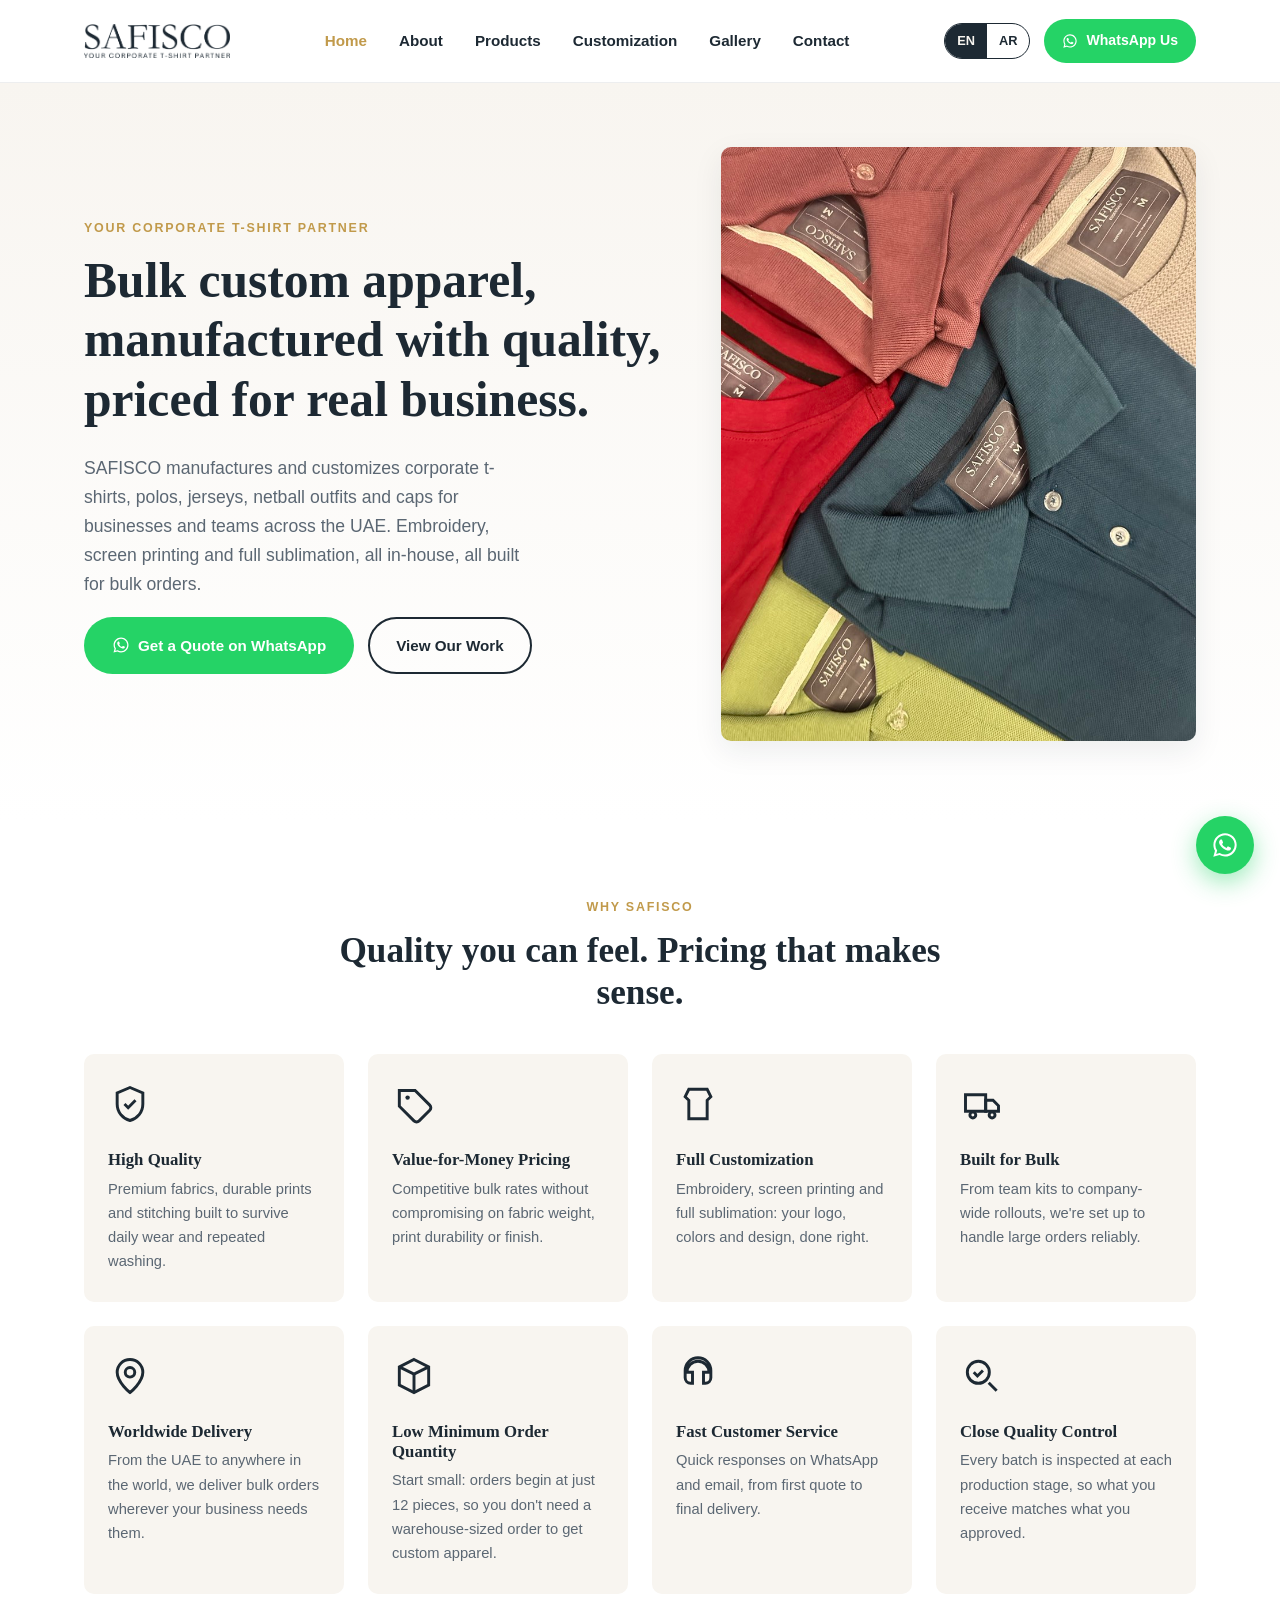
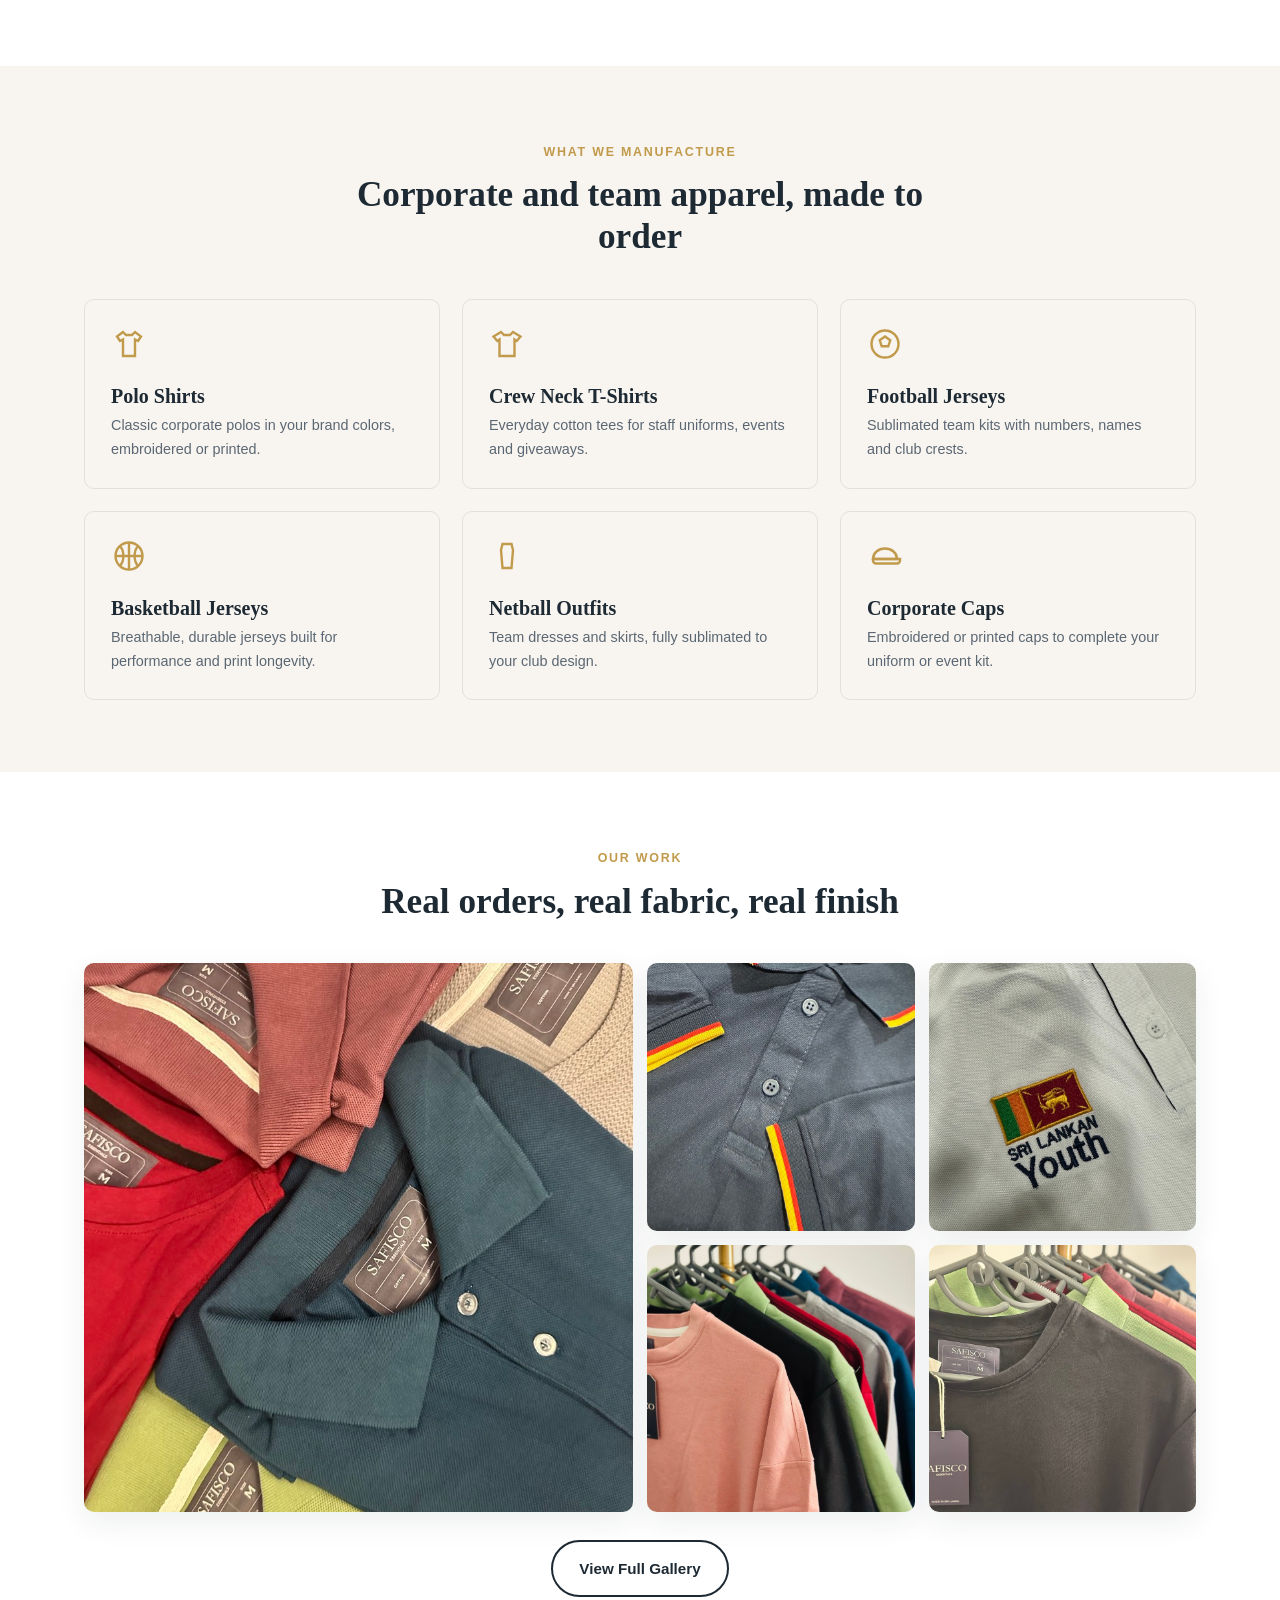
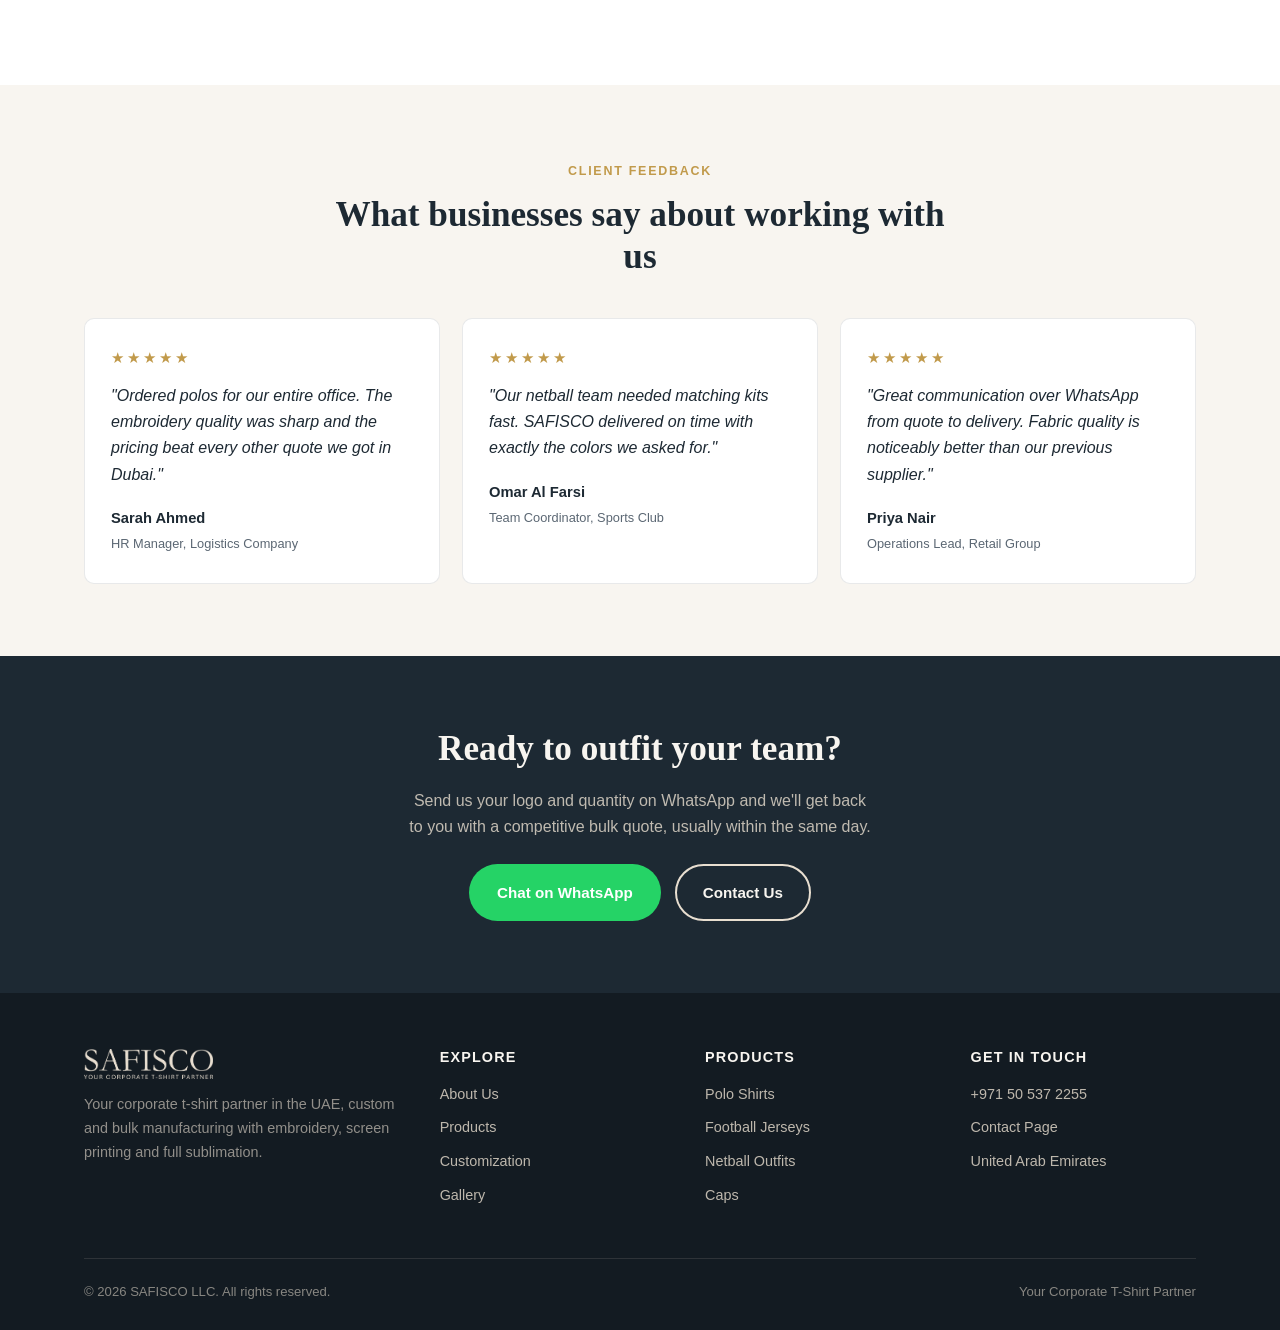
==== index.html @ d7a1b32a "Initial commit: SAFISCO bilingual website" ====
<!DOCTYPE html>
<html lang="en">
<head>
<meta charset="UTF-8">
<meta name="viewport" content="width=device-width, initial-scale=1.0">
<title>SAFISCO | Corporate T-Shirt Manufacturer &amp; Bulk Custom Printing in the UAE</title>
<meta name="description" content="SAFISCO is a UAE-trusted corporate t-shirt manufacturer offering bulk custom polos, jerseys, netball outfits and caps with embroidery, screen printing and sublimation. High quality, competitive pricing.">
<link rel="canonical" href="https://www.safisco.ae/">
<link rel="alternate" hreflang="en" href="https://www.safisco.ae/">
<link rel="alternate" hreflang="ar" href="https://www.safisco.ae/ar/">
<link rel="alternate" hreflang="x-default" href="https://www.safisco.ae/">
<meta property="og:type" content="website">
<meta property="og:title" content="SAFISCO | Your Corporate T-Shirt Partner in the UAE">
<meta property="og:description" content="Bulk custom t-shirts, polos, jerseys and caps: embroidery, screen printing and sublimation. High quality, competitive pricing, UAE-wide.">
<meta property="og:image" content="https://www.safisco.ae/assets/images/gallery/polo-embroidered-floral.jpg">
<meta property="og:locale" content="en_AE">
<link rel="icon" href="assets/images/brand/favicon-32.png" sizes="32x32">
<link rel="apple-touch-icon" href="assets/images/brand/apple-touch-icon.png">
<link rel="stylesheet" href="assets/css/style.css">
<script type="application/ld+json">
{
  "@context": "https://schema.org",
  "@type": "ClothingStore",
  "name": "SAFISCO",
  "description": "Corporate t-shirt manufacturer offering bulk custom polos, jerseys, netball outfits and caps with embroidery, screen printing and sublimation.",
  "url": "https://www.safisco.ae/",
  "telephone": "+971505372255",
  "areaServed": "United Arab Emirates",
  "sameAs": []
}
</script>
</head>
<body>

<header class="site-header">
  <div class="container">
    <a href="index.html" class="brand"><img src="assets/images/brand/logo-navy.png" alt="SAFISCO: Your Corporate T-Shirt Partner"></a>
    <nav class="main-nav">
      <a href="index.html" class="active">Home</a>
      <a href="about.html">About</a>
      <a href="products.html">Products</a>
      <a href="services.html">Customization</a>
      <a href="gallery.html">Gallery</a>
      <a href="contact.html">Contact</a>
    </nav>
    <div class="header-actions">
      <div class="lang-switch">
        <a href="index.html" class="active">EN</a>
        <a href="ar/index.html">AR</a>
      </div>
      <a class="header-whatsapp" href="https://wa.me/971505372255?text=Hi%20SAFISCO%2C%20I%27d%20like%20a%20quote%20for%20custom%20t-shirts." target="_blank" rel="noopener">
        <svg viewBox="0 0 24 24" fill="currentColor"><path d="M12.04 2c-5.5 0-9.96 4.46-9.96 9.96 0 1.76.46 3.48 1.34 5L2 22l5.2-1.36a9.9 9.9 0 0 0 4.84 1.23h.01c5.5 0 9.96-4.46 9.96-9.96S17.54 2 12.04 2zm0 18.2h-.01a8.2 8.2 0 0 1-4.19-1.15l-.3-.18-3.09.81.82-3-.2-.31a8.24 8.24 0 1 1 6.97 3.83zm4.52-6.16c-.25-.12-1.47-.72-1.7-.81-.23-.08-.4-.12-.56.13-.17.25-.65.81-.8.98-.15.17-.29.19-.54.06-.25-.12-1.05-.39-2-1.23-.74-.66-1.24-1.47-1.39-1.72-.15-.25-.02-.38.11-.51.11-.11.25-.29.37-.44.12-.15.16-.25.25-.42.08-.17.04-.31-.02-.44-.06-.12-.56-1.36-.77-1.86-.2-.48-.41-.42-.56-.43h-.48c-.17 0-.44.06-.67.31-.23.25-.87.85-.87 2.08s.9 2.42 1.02 2.58c.12.17 1.77 2.7 4.29 3.79.6.26 1.07.41 1.44.53.6.19 1.15.16 1.59.1.48-.07 1.47-.6 1.68-1.18.21-.58.21-1.08.15-1.18-.06-.1-.23-.16-.48-.28z"/></svg>
        <span>WhatsApp Us</span>
      </a>
      <button class="nav-toggle" aria-label="Toggle menu" aria-expanded="false"><span></span><span></span><span></span></button>
    </div>
  </div>
</header>

<section class="hero">
  <div class="container">
    <div class="hero-copy">
      <span class="eyebrow">Your Corporate T-Shirt Partner</span>
      <h1>Bulk custom apparel, manufactured with quality, priced for real business.</h1>
      <p class="lead">SAFISCO manufactures and customizes corporate t-shirts, polos, jerseys, netball outfits and caps for businesses and teams across the UAE. Embroidery, screen printing and full sublimation, all in-house, all built for bulk orders.</p>
      <div class="btn-row">
        <a class="btn btn-whatsapp" href="https://wa.me/971505372255?text=Hi%20SAFISCO%2C%20I%27d%20like%20a%20quote%20for%20custom%20t-shirts." target="_blank" rel="noopener">
          <svg viewBox="0 0 24 24" fill="currentColor"><path d="M12.04 2c-5.5 0-9.96 4.46-9.96 9.96 0 1.76.46 3.48 1.34 5L2 22l5.2-1.36a9.9 9.9 0 0 0 4.84 1.23h.01c5.5 0 9.96-4.46 9.96-9.96S17.54 2 12.04 2zm0 18.2h-.01a8.2 8.2 0 0 1-4.19-1.15l-.3-.18-3.09.81.82-3-.2-.31a8.24 8.24 0 1 1 6.97 3.83zm4.52-6.16c-.25-.12-1.47-.72-1.7-.81-.23-.08-.4-.12-.56.13-.17.25-.65.81-.8.98-.15.17-.29.19-.54.06-.25-.12-1.05-.39-2-1.23-.74-.66-1.24-1.47-1.39-1.72-.15-.25-.02-.38.11-.51.11-.11.25-.29.37-.44.12-.15.16-.25.25-.42.08-.17.04-.31-.02-.44-.06-.12-.56-1.36-.77-1.86-.2-.48-.41-.42-.56-.43h-.48c-.17 0-.44.06-.67.31-.23.25-.87.85-.87 2.08s.9 2.42 1.02 2.58c.12.17 1.77 2.7 4.29 3.79.6.26 1.07.41 1.44.53.6.19 1.15.16 1.59.1.48-.07 1.47-.6 1.68-1.18.21-.58.21-1.08.15-1.18-.06-.1-.23-.16-.48-.28z"/></svg>
          Get a Quote on WhatsApp
        </a>
        <a class="btn btn-outline" href="gallery.html">View Our Work</a>
      </div>
    </div>
    <div class="hero-media">
      <img src="assets/images/gallery/polo-embroidered-floral.jpg" alt="Custom embroidered corporate polo t-shirt by SAFISCO" width="900" height="1125" loading="eager">
    </div>
  </div>
</section>

<section class="bg-white">
  <div class="container">
    <div class="section-head center">
      <span class="eyebrow">Why SAFISCO</span>
      <h2>Quality you can feel. Pricing that makes sense.</h2>
    </div>
    <div class="value-grid">
      <div class="value-card">
        <svg class="icon" viewBox="0 0 24 24" fill="none" stroke="currentColor" stroke-width="1.6"><path d="M12 3l7 3v6c0 4.5-3 8-7 9-4-1-7-4.5-7-9V6l7-3z"/><path d="M9 12l2 2 4-4"/></svg>
        <h3>High Quality</h3>
        <p>Premium fabrics, durable prints and stitching built to survive daily wear and repeated washing.</p>
      </div>
      <div class="value-card">
        <svg class="icon" viewBox="0 0 24 24" fill="none" stroke="currentColor" stroke-width="1.6"><path d="M20.6 12.6l-8-8H4v8.6l8 8a2 2 0 0 0 2.8 0l5.8-5.8a2 2 0 0 0 0-2.8z"/><circle cx="8.5" cy="8.5" r="1.2" fill="currentColor" stroke="none"/></svg>
        <h3>Value-for-Money Pricing</h3>
        <p>Competitive bulk rates without compromising on fabric weight, print durability or finish.</p>
      </div>
      <div class="value-card">
        <svg class="icon" viewBox="0 0 24 24" fill="none" stroke="currentColor" stroke-width="1.6"><path d="M7 4h10l2 4-2 2v10H7V10L5 8l2-4z"/></svg>
        <h3>Full Customization</h3>
        <p>Embroidery, screen printing and full sublimation: your logo, colors and design, done right.</p>
      </div>
      <div class="value-card">
        <svg class="icon" viewBox="0 0 24 24" fill="none" stroke="currentColor" stroke-width="1.6"><path d="M3 7h11v9H3z"/><path d="M14 10h4l3 3v3h-7z"/><circle cx="7" cy="18" r="1.6"/><circle cx="17.5" cy="18" r="1.6"/></svg>
        <h3>Built for Bulk</h3>
        <p>From team kits to company-wide rollouts, we're set up to handle large orders reliably.</p>
      </div>
      <div class="value-card">
        <svg class="icon" viewBox="0 0 24 24" fill="none" stroke="currentColor" stroke-width="1.6"><path d="M12 21s-7-5.5-7-11a7 7 0 0 1 14 0c0 5.5-7 11-7 11z"/><circle cx="12" cy="10" r="2.6"/></svg>
        <h3>Worldwide Delivery</h3>
        <p>From the UAE to anywhere in the world, we deliver bulk orders wherever your business needs them.</p>
      </div>
      <div class="value-card">
        <svg class="icon" viewBox="0 0 24 24" fill="none" stroke="currentColor" stroke-width="1.6"><path d="M12 3l8 4v10l-8 4-8-4V7l8-4z"/><path d="M4 7l8 4 8-4"/><path d="M12 11v10"/></svg>
        <h3>Low Minimum Order Quantity</h3>
        <p>Start small: orders begin at just 12 pieces, so you don't need a warehouse-sized order to get custom apparel.</p>
      </div>
      <div class="value-card">
        <svg class="icon" viewBox="0 0 24 24" fill="none" stroke="currentColor" stroke-width="1.6"><path d="M12 2a7 7 0 0 0-7 7v4a3 3 0 0 0 3 3h1v-6H6a6 6 0 1 1 12 0h-3v6h1a3 3 0 0 0 3-3V9a7 7 0 0 0-7-7z"/></svg>
        <h3>Fast Customer Service</h3>
        <p>Quick responses on WhatsApp and email, from first quote to final delivery.</p>
      </div>
      <div class="value-card">
        <svg class="icon" viewBox="0 0 24 24" fill="none" stroke="currentColor" stroke-width="1.6"><circle cx="10" cy="10" r="6"/><path d="M20 20l-4.35-4.35"/><path d="M7.5 10l2 2 3-3"/></svg>
        <h3>Close Quality Control</h3>
        <p>Every batch is inspected at each production stage, so what you receive matches what you approved.</p>
      </div>
    </div>
  </div>
</section>

<section class="bg-cream">
  <div class="container">
    <div class="section-head center">
      <span class="eyebrow">What We Manufacture</span>
      <h2>Corporate and team apparel, made to order</h2>
    </div>
    <div class="card-grid">
      <a class="cat-card" href="products.html#polo">
        <svg class="icon" viewBox="0 0 24 24" fill="none" stroke="currentColor" stroke-width="1.6"><path d="M8 4L4 7l2 3 2-1v11h8V9l2 1 2-3-4-3-2 2h-4l-2-2z"/></svg>
        <h3>Polo Shirts</h3>
        <p>Classic corporate polos in your brand colors, embroidered or printed.</p>
      </a>
      <a class="cat-card" href="products.html#crewneck">
        <svg class="icon" viewBox="0 0 24 24" fill="none" stroke="currentColor" stroke-width="1.6"><path d="M8 4L3 7l2.5 3L7 9v11h10V9l1.5 1L21 7l-5-3-2 2h-4L8 4z"/></svg>
        <h3>Crew Neck T-Shirts</h3>
        <p>Everyday cotton tees for staff uniforms, events and giveaways.</p>
      </a>
      <a class="cat-card" href="products.html#football">
        <svg class="icon" viewBox="0 0 24 24" fill="none" stroke="currentColor" stroke-width="1.6"><circle cx="12" cy="12" r="9"/><path d="M12 7l3.5 2.5-1.3 4H9.8l-1.3-4z"/></svg>
        <h3>Football Jerseys</h3>
        <p>Sublimated team kits with numbers, names and club crests.</p>
      </a>
      <a class="cat-card" href="products.html#basketball">
        <svg class="icon" viewBox="0 0 24 24" fill="none" stroke="currentColor" stroke-width="1.6"><circle cx="12" cy="12" r="9"/><path d="M3 12h18M12 3v18M6 5.5c3 3 3 10 0 13M18 5.5c-3 3-3 10 0 13"/></svg>
        <h3>Basketball Jerseys</h3>
        <p>Breathable, durable jerseys built for performance and print longevity.</p>
      </a>
      <a class="cat-card" href="products.html#netball">
        <svg class="icon" viewBox="0 0 24 24" fill="none" stroke="currentColor" stroke-width="1.6"><path d="M9 4h6l1 4-1 12H9L8 8z"/></svg>
        <h3>Netball Outfits</h3>
        <p>Team dresses and skirts, fully sublimated to your club design.</p>
      </a>
      <a class="cat-card" href="products.html#caps">
        <svg class="icon" viewBox="0 0 24 24" fill="none" stroke="currentColor" stroke-width="1.6"><path d="M4 14c0-4 3.5-7 8-7s8 3 8 7H4z"/><path d="M4 14h18v1a2 2 0 0 1-2 2H6a2 2 0 0 1-2-2v-1z"/></svg>
        <h3>Corporate Caps</h3>
        <p>Embroidered or printed caps to complete your uniform or event kit.</p>
      </a>
    </div>
  </div>
</section>

<section class="bg-white">
  <div class="container">
    <div class="section-head center">
      <span class="eyebrow">Our Work</span>
      <h2>Real orders, real fabric, real finish</h2>
    </div>
    <div class="gallery-grid">
      <a href="assets/images/gallery/polo-embroidered-floral.jpg" data-lightbox class="span-2"><img src="assets/images/gallery/polo-embroidered-floral.jpg" alt="Navy corporate polo with custom floral embroidery" loading="lazy"></a>
      <a href="assets/images/gallery/embroidery-araliya-logo.jpg" data-lightbox><img src="assets/images/gallery/embroidery-araliya-logo.jpg" alt="Close-up of custom embroidered company logo on polo shirt" loading="lazy"></a>
      <a href="assets/images/gallery/polos-rack-wide.jpg" data-lightbox><img src="assets/images/gallery/polos-rack-wide.jpg" alt="Rack of custom corporate polo shirts in multiple colors" loading="lazy"></a>
      <a href="assets/images/gallery/embroidery-sri-lankan-youth.jpg" data-lightbox><img src="assets/images/gallery/embroidery-sri-lankan-youth.jpg" alt="Embroidered logo detail on white corporate polo" loading="lazy"></a>
      <a href="assets/images/gallery/tee-tag-detail-1.jpg" data-lightbox><img src="assets/images/gallery/tee-tag-detail-1.jpg" alt="SAFISCO branded hang tag on custom t-shirt" loading="lazy"></a>
    </div>
    <p class="text-center" style="margin-top:28px;"><a class="btn btn-outline" href="gallery.html">View Full Gallery</a></p>
  </div>
</section>

<section class="bg-cream">
  <div class="container">
    <div class="section-head center">
      <span class="eyebrow">Client Feedback</span>
      <h2>What businesses say about working with us</h2>
    </div>
    <div class="testimonial-grid">
      <div class="testimonial-card">
        <div class="stars">★★★★★</div>
        <p class="quote">"Ordered polos for our entire office. The embroidery quality was sharp and the pricing beat every other quote we got in Dubai."</p>
        <div class="who"><strong>Sarah Ahmed</strong><span>HR Manager, Logistics Company</span></div>
      </div>
      <div class="testimonial-card">
        <div class="stars">★★★★★</div>
        <p class="quote">"Our netball team needed matching kits fast. SAFISCO delivered on time with exactly the colors we asked for."</p>
        <div class="who"><strong>Omar Al Farsi</strong><span>Team Coordinator, Sports Club</span></div>
      </div>
      <div class="testimonial-card">
        <div class="stars">★★★★★</div>
        <p class="quote">"Great communication over WhatsApp from quote to delivery. Fabric quality is noticeably better than our previous supplier."</p>
        <div class="who"><strong>Priya Nair</strong><span>Operations Lead, Retail Group</span></div>
      </div>
    </div>
  </div>
</section>

<section class="cta-band">
  <div class="container">
    <h2>Ready to outfit your team?</h2>
    <p>Send us your logo and quantity on WhatsApp and we'll get back to you with a competitive bulk quote, usually within the same day.</p>
    <div class="btn-row">
      <a class="btn btn-whatsapp" href="https://wa.me/971505372255?text=Hi%20SAFISCO%2C%20I%27d%20like%20a%20quote%20for%20custom%20t-shirts." target="_blank" rel="noopener">Chat on WhatsApp</a>
      <a class="btn btn-outline" href="contact.html">Contact Us</a>
    </div>
  </div>
</section>

<footer class="site-footer">
  <div class="container">
    <div class="footer-grid">
      <div>
        <img src="assets/images/brand/logo-cream.png" alt="SAFISCO">
        <p>Your corporate t-shirt partner in the UAE, custom and bulk manufacturing with embroidery, screen printing and full sublimation.</p>
      </div>
      <div>
        <h4>Explore</h4>
        <ul>
          <li><a href="about.html">About Us</a></li>
          <li><a href="products.html">Products</a></li>
          <li><a href="services.html">Customization</a></li>
          <li><a href="gallery.html">Gallery</a></li>
        </ul>
      </div>
      <div>
        <h4>Products</h4>
        <ul>
          <li><a href="products.html#polo">Polo Shirts</a></li>
          <li><a href="products.html#football">Football Jerseys</a></li>
          <li><a href="products.html#netball">Netball Outfits</a></li>
          <li><a href="products.html#caps">Caps</a></li>
        </ul>
      </div>
      <div>
        <h4>Get in Touch</h4>
        <ul>
          <li><a href="https://wa.me/971505372255" target="_blank" rel="noopener">+971 50 537 2255</a></li>
          <li><a href="contact.html">Contact Page</a></li>
          <li>United Arab Emirates</li>
        </ul>
      </div>
    </div>
    <div class="footer-bottom">
      <span>&copy; <span data-year>2026</span> SAFISCO LLC. All rights reserved.</span>
      <span>Your Corporate T-Shirt Partner</span>
    </div>
  </div>
</footer>

<a class="whatsapp-float" href="https://wa.me/971505372255?text=Hi%20SAFISCO%2C%20I%27d%20like%20a%20quote%20for%20custom%20t-shirts." target="_blank" rel="noopener" aria-label="Chat on WhatsApp">
  <svg viewBox="0 0 24 24" fill="currentColor"><path d="M12.04 2c-5.5 0-9.96 4.46-9.96 9.96 0 1.76.46 3.48 1.34 5L2 22l5.2-1.36a9.9 9.9 0 0 0 4.84 1.23h.01c5.5 0 9.96-4.46 9.96-9.96S17.54 2 12.04 2zm0 18.2h-.01a8.2 8.2 0 0 1-4.19-1.15l-.3-.18-3.09.81.82-3-.2-.31a8.24 8.24 0 1 1 6.97 3.83zm4.52-6.16c-.25-.12-1.47-.72-1.7-.81-.23-.08-.4-.12-.56.13-.17.25-.65.81-.8.98-.15.17-.29.19-.54.06-.25-.12-1.05-.39-2-1.23-.74-.66-1.24-1.47-1.39-1.72-.15-.25-.02-.38.11-.51.11-.11.25-.29.37-.44.12-.15.16-.25.25-.42.08-.17.04-.31-.02-.44-.06-.12-.56-1.36-.77-1.86-.2-.48-.41-.42-.56-.43h-.48c-.17 0-.44.06-.67.31-.23.25-.87.85-.87 2.08s.9 2.42 1.02 2.58c.12.17 1.77 2.7 4.29 3.79.6.26 1.07.41 1.44.53.6.19 1.15.16 1.59.1.48-.07 1.47-.6 1.68-1.18.21-.58.21-1.08.15-1.18-.06-.1-.23-.16-.48-.28z"/></svg>
</a>

<script src="assets/js/main.js"></script>
</body>
</html>
---- assets/css/style.css ----
/* SAFISCO — shared stylesheet (EN + AR) */

:root {
  --navy: #1d2933;
  --navy-dark: #131b22;
  --navy-soft: #2a3946;
  --cream: #e8ded0;
  --cream-light: #f8f5f0;
  --white: #ffffff;
  --gold: #c19a4b;
  --ink-muted: #5b6773;
  --whatsapp: #25d366;
  --radius: 10px;
  --shadow: 0 10px 30px rgba(29, 41, 51, 0.08);
  --font-serif: "Georgia", "Times New Roman", serif;
  --font-sans: -apple-system, BlinkMacSystemFont, "Segoe UI", Roboto, Helvetica, Arial, sans-serif;
  --font-arabic: "Tahoma", "Segoe UI", "Noto Kufi Arabic", "Dubai", var(--font-sans);
}

* { box-sizing: border-box; }
html { scroll-behavior: smooth; }
body {
  margin: 0;
  font-family: var(--font-sans);
  color: var(--navy);
  background: var(--white);
  line-height: 1.65;
  -webkit-font-smoothing: antialiased;
}
html[dir="rtl"] body { font-family: var(--font-arabic); }

img { max-width: 100%; display: block; }
a { color: inherit; text-decoration: none; }
ul { margin: 0; padding: 0; list-style: none; }
h1, h2, h3, h4 { font-family: var(--font-serif); font-weight: 700; margin: 0 0 0.5em; line-height: 1.2; color: var(--navy); }
html[dir="rtl"] h1, html[dir="rtl"] h2, html[dir="rtl"] h3, html[dir="rtl"] h4 { font-family: var(--font-arabic); }
p { margin: 0 0 1em; color: var(--ink-muted); }
.container { max-width: 1160px; margin: 0 auto; padding: 0 24px; }
section { padding: 72px 0; }
.section-tight { padding: 48px 0; }

.eyebrow {
  display: inline-block;
  font-size: 0.78rem;
  letter-spacing: 0.14em;
  text-transform: uppercase;
  color: var(--gold);
  font-weight: 700;
  margin-bottom: 12px;
}
.section-head { max-width: 640px; margin: 0 0 40px; }
.section-head.center { margin-left: auto; margin-right: auto; text-align: center; }
h1 { font-size: clamp(2.1rem, 4vw, 3.1rem); }
h2 { font-size: clamp(1.6rem, 3vw, 2.2rem); }
h3 { font-size: 1.25rem; }

/* Buttons */
.btn {
  display: inline-flex;
  align-items: center;
  gap: 8px;
  padding: 14px 26px;
  border-radius: 999px;
  font-weight: 700;
  font-size: 0.95rem;
  border: 2px solid transparent;
  cursor: pointer;
  transition: transform 0.15s ease, box-shadow 0.15s ease, background 0.2s ease;
}
.btn:hover { transform: translateY(-2px); }
.btn-primary { background: var(--navy); color: var(--cream-light); }
.btn-primary:hover { background: var(--navy-dark); box-shadow: var(--shadow); }
.btn-outline { border-color: var(--navy); color: var(--navy); }
.btn-outline:hover { background: var(--navy); color: var(--cream-light); }
.btn-whatsapp { background: var(--whatsapp); color: #fff; }
.btn-whatsapp:hover { background: #1eb856; box-shadow: var(--shadow); }
.btn svg { width: 18px; height: 18px; flex-shrink: 0; }
.btn-row { display: flex; gap: 14px; flex-wrap: wrap; }

/* Header */
.site-header {
  position: sticky;
  top: 0;
  z-index: 100;
  background: rgba(255, 255, 255, 0.92);
  backdrop-filter: saturate(180%) blur(10px);
  border-bottom: 1px solid rgba(29, 41, 51, 0.08);
}
.site-header .container {
  display: flex;
  align-items: center;
  justify-content: space-between;
  height: 82px;
}
.brand img { height: 34px; width: auto; }
.main-nav { display: flex; align-items: center; gap: 32px; }
.main-nav a {
  font-size: 0.95rem;
  font-weight: 600;
  color: var(--navy);
  position: relative;
  padding: 6px 0;
}
.main-nav a.active,
.main-nav a:hover { color: var(--gold); }
.header-actions { display: flex; align-items: center; gap: 14px; }
.lang-switch {
  display: inline-flex;
  border: 1.5px solid var(--navy);
  border-radius: 999px;
  overflow: hidden;
  font-size: 0.8rem;
  font-weight: 700;
}
.lang-switch a { padding: 6px 12px; }
.lang-switch a.active { background: var(--navy); color: var(--cream-light); }
.header-whatsapp {
  display: inline-flex;
  align-items: center;
  gap: 8px;
  background: var(--whatsapp);
  color: #fff;
  padding: 10px 18px;
  border-radius: 999px;
  font-weight: 700;
  font-size: 0.88rem;
}
.header-whatsapp svg { width: 16px; height: 16px; }
.nav-toggle {
  display: none;
  background: none;
  border: none;
  cursor: pointer;
  padding: 8px;
}
.nav-toggle span {
  display: block;
  width: 24px;
  height: 2px;
  background: var(--navy);
  margin: 5px 0;
  transition: 0.2s;
}

/* Hero */
.hero {
  background: linear-gradient(180deg, var(--cream-light) 0%, var(--white) 100%);
  padding: 64px 0 80px;
}
.hero .container {
  display: grid;
  grid-template-columns: 1.1fr 0.9fr;
  gap: 56px;
  align-items: center;
}
.hero-copy p.lead { font-size: 1.1rem; color: var(--ink-muted); max-width: 46ch; }
.hero-stats { display: flex; gap: 32px; margin-top: 36px; }
.hero-stats div strong { display: block; font-family: var(--font-serif); font-size: 1.7rem; color: var(--navy); }
.hero-stats div span { font-size: 0.82rem; color: var(--ink-muted); }
.hero-media {
  border-radius: var(--radius);
  overflow: hidden;
  box-shadow: var(--shadow);
  aspect-ratio: 4/5;
}
.hero-media img { width: 100%; height: 100%; object-fit: cover; }

/* Value props */
.value-grid {
  display: grid;
  grid-template-columns: repeat(auto-fit, minmax(210px, 1fr));
  gap: 24px;
}
.value-card {
  background: var(--cream-light);
  border-radius: var(--radius);
  padding: 28px 24px;
}
.value-card .icon {
  width: 44px; height: 44px;
  color: var(--navy);
  margin-bottom: 16px;
}
.value-card h3 { font-size: 1.05rem; margin-bottom: 6px; }
.value-card p { margin: 0; font-size: 0.92rem; }

/* Category / product cards */
.card-grid {
  display: grid;
  grid-template-columns: repeat(3, 1fr);
  gap: 22px;
}
.cat-card {
  border: 1px solid rgba(29,41,51,0.1);
  border-radius: var(--radius);
  padding: 26px;
  transition: box-shadow 0.2s ease, transform 0.2s ease;
}
.cat-card:hover { box-shadow: var(--shadow); transform: translateY(-3px); }
.cat-card .icon { width: 36px; height: 36px; color: var(--gold); margin-bottom: 14px; }
.cat-card h3 { margin-bottom: 6px; }
.cat-card p { font-size: 0.9rem; margin: 0; }

/* Gallery */
.gallery-grid {
  display: grid;
  grid-template-columns: repeat(4, 1fr);
  gap: 14px;
}
.gallery-grid a {
  display: block;
  border-radius: var(--radius);
  overflow: hidden;
  aspect-ratio: 1/1;
  box-shadow: var(--shadow);
}
.gallery-grid img { width: 100%; height: 100%; object-fit: cover; transition: transform 0.35s ease; }
.gallery-grid a:hover img { transform: scale(1.06); }
.gallery-grid .span-2 { grid-column: span 2; grid-row: span 2; }

/* Lightbox */
.lightbox {
  position: fixed; inset: 0; background: rgba(19,27,34,0.92);
  display: none; align-items: center; justify-content: center;
  z-index: 1000; padding: 32px;
}
.lightbox.open { display: flex; }
.lightbox img { max-width: 92vw; max-height: 86vh; border-radius: 6px; }
.lightbox-close {
  position: absolute; top: 24px; inset-inline-end: 28px;
  background: none; border: none; color: #fff; font-size: 2rem; cursor: pointer;
  line-height: 1;
}

/* Testimonials */
.testimonial-grid {
  display: grid;
  grid-template-columns: repeat(3, 1fr);
  gap: 22px;
}
.testimonial-card {
  background: var(--white);
  border: 1px solid rgba(29,41,51,0.1);
  border-radius: var(--radius);
  padding: 26px;
}
.testimonial-card .stars { color: var(--gold); letter-spacing: 3px; margin-bottom: 12px; font-size: 0.95rem; }
.testimonial-card p.quote { color: var(--navy); font-style: italic; margin-bottom: 18px; }
.testimonial-card .who strong { display: block; font-size: 0.92rem; }
.testimonial-card .who span { font-size: 0.8rem; color: var(--ink-muted); }
.testimonial-note {
  font-size: 0.8rem;
  color: var(--ink-muted);
  margin-top: 28px;
  text-align: center;
}

/* Dark band / CTA */
.cta-band {
  background: var(--navy);
  color: var(--cream-light);
  text-align: center;
}
.cta-band h2 { color: var(--cream-light); }
.cta-band p { color: rgba(232,222,208,0.8); max-width: 52ch; margin-inline: auto; }
.cta-band .btn-row { justify-content: center; margin-top: 24px; }
.cta-band .btn-outline { border-color: var(--cream); color: var(--cream-light); }
.cta-band .btn-outline:hover { background: var(--cream); color: var(--navy); }

/* Process steps */
.steps { display: grid; grid-template-columns: repeat(4,1fr); gap: 24px; counter-reset: step; }
.step { position: relative; padding-inline-start: 20px; }
.step::before {
  counter-increment: step;
  content: counter(step);
  font-family: var(--font-serif);
  font-size: 2.2rem;
  color: var(--gold);
  display: block;
  margin-bottom: 10px;
}

/* Method / services list */
.method-list { display: grid; gap: 18px; }
.method-row {
  display: grid;
  grid-template-columns: 220px 1fr;
  gap: 28px;
  padding: 26px 0;
  border-bottom: 1px solid rgba(29,41,51,0.1);
}
.method-row h3 { margin-bottom: 8px; }

/* Two column generic */
.split { display: grid; grid-template-columns: 1fr 1fr; gap: 56px; align-items: center; }
.split img { border-radius: var(--radius); box-shadow: var(--shadow); }

/* Single centered showcase image with caption */
.showcase { text-align: center; }
.showcase img {
  max-width: 640px;
  width: 100%;
  border-radius: var(--radius);
  box-shadow: var(--shadow);
  margin: 0 auto 16px;
}
.showcase .caption { max-width: 56ch; margin: 0 auto; color: var(--ink-muted); font-size: 0.9rem; }

.bg-cream { background: var(--cream-light); }
.bg-white { background: var(--white); }

/* Breadcrumb / page hero */
.page-hero {
  background: var(--cream-light);
  padding: 56px 0;
  text-align: center;
}
.page-hero .eyebrow { display: block; }

/* Contact */
.contact-grid { display: grid; grid-template-columns: 1fr 1fr; gap: 48px; }
.contact-card {
  background: var(--navy);
  color: var(--cream-light);
  border-radius: var(--radius);
  padding: 40px;
}
.contact-card h3 { color: var(--cream-light); }
.contact-card p { color: rgba(232,222,208,0.75); }
.contact-line { display: flex; align-items: center; gap: 12px; margin-bottom: 18px; font-weight: 600; }
.contact-line svg { width: 20px; height: 20px; flex-shrink: 0; color: var(--gold); }
.contact-list { display: grid; gap: 20px; }
.contact-item { display: flex; gap: 16px; }
.contact-item .icon { width: 28px; height: 28px; color: var(--gold); flex-shrink: 0; }
.contact-item h4 { margin: 0 0 4px; font-size: 1rem; }
.contact-item p { margin: 0; font-size: 0.92rem; }

/* Footer */
.site-footer { background: var(--navy-dark); color: rgba(232,222,208,0.8); padding: 56px 0 28px; }
.footer-grid { display: grid; grid-template-columns: 1.4fr 1fr 1fr 1fr; gap: 40px; }
.footer-grid img { height: 30px; margin-bottom: 14px; }
.footer-grid p { color: rgba(232,222,208,0.6); font-size: 0.9rem; }
.footer-grid h4 { color: var(--cream-light); font-family: var(--font-sans); font-size: 0.9rem; text-transform: uppercase; letter-spacing: 0.08em; margin-bottom: 16px; }
html[dir="rtl"] .footer-grid h4 { font-family: var(--font-arabic); }
.footer-grid ul li { margin-bottom: 10px; font-size: 0.9rem; }
.footer-grid ul a:hover { color: var(--gold); }
.footer-bottom {
  border-top: 1px solid rgba(232,222,208,0.12);
  margin-top: 40px;
  padding-top: 22px;
  display: flex;
  justify-content: space-between;
  align-items: center;
  font-size: 0.82rem;
  color: rgba(232,222,208,0.55);
  flex-wrap: wrap;
  gap: 12px;
}

/* WhatsApp floating button */
.whatsapp-float {
  position: fixed;
  bottom: 26px;
  inset-inline-end: 26px;
  z-index: 200;
  background: var(--whatsapp);
  color: #fff;
  width: 58px;
  height: 58px;
  border-radius: 50%;
  display: flex;
  align-items: center;
  justify-content: center;
  box-shadow: 0 8px 24px rgba(37, 211, 102, 0.45);
  transition: transform 0.15s ease;
}
.whatsapp-float:hover { transform: scale(1.08); }
.whatsapp-float svg { width: 28px; height: 28px; }

/* Utilities */
.mt-0 { margin-top: 0; }
.text-center { text-align: center; }

/* Responsive */
@media (max-width: 900px) {
  .hero .container { grid-template-columns: 1fr; }
  .hero-media { order: -1; aspect-ratio: 16/10; }
  .value-grid { grid-template-columns: repeat(2, 1fr); }
  .card-grid { grid-template-columns: repeat(2, 1fr); }
  .testimonial-grid { grid-template-columns: 1fr; }
  .gallery-grid { grid-template-columns: repeat(3, 1fr); }
  .steps { grid-template-columns: repeat(2, 1fr); }
  .split { grid-template-columns: 1fr; }
  .contact-grid { grid-template-columns: 1fr; }
  .footer-grid { grid-template-columns: 1fr 1fr; }
  .method-row { grid-template-columns: 1fr; gap: 8px; }
}
@media (max-width: 680px) {
  .main-nav { position: fixed; top: 82px; inset-inline-start: 0; width: 100%; background: var(--white); flex-direction: column; align-items: flex-start; padding: 20px 24px; gap: 18px; box-shadow: var(--shadow); transform: translateY(-130%); transition: transform 0.25s ease; }
  .main-nav.open { transform: translateY(0); }
  .nav-toggle { display: block; }
  .header-whatsapp span { display: none; }
  .value-grid { grid-template-columns: 1fr; }
  .card-grid { grid-template-columns: 1fr; }
  .gallery-grid { grid-template-columns: repeat(2, 1fr); }
  .steps { grid-template-columns: 1fr; }
  .footer-grid { grid-template-columns: 1fr; }
  section { padding: 52px 0; }
}
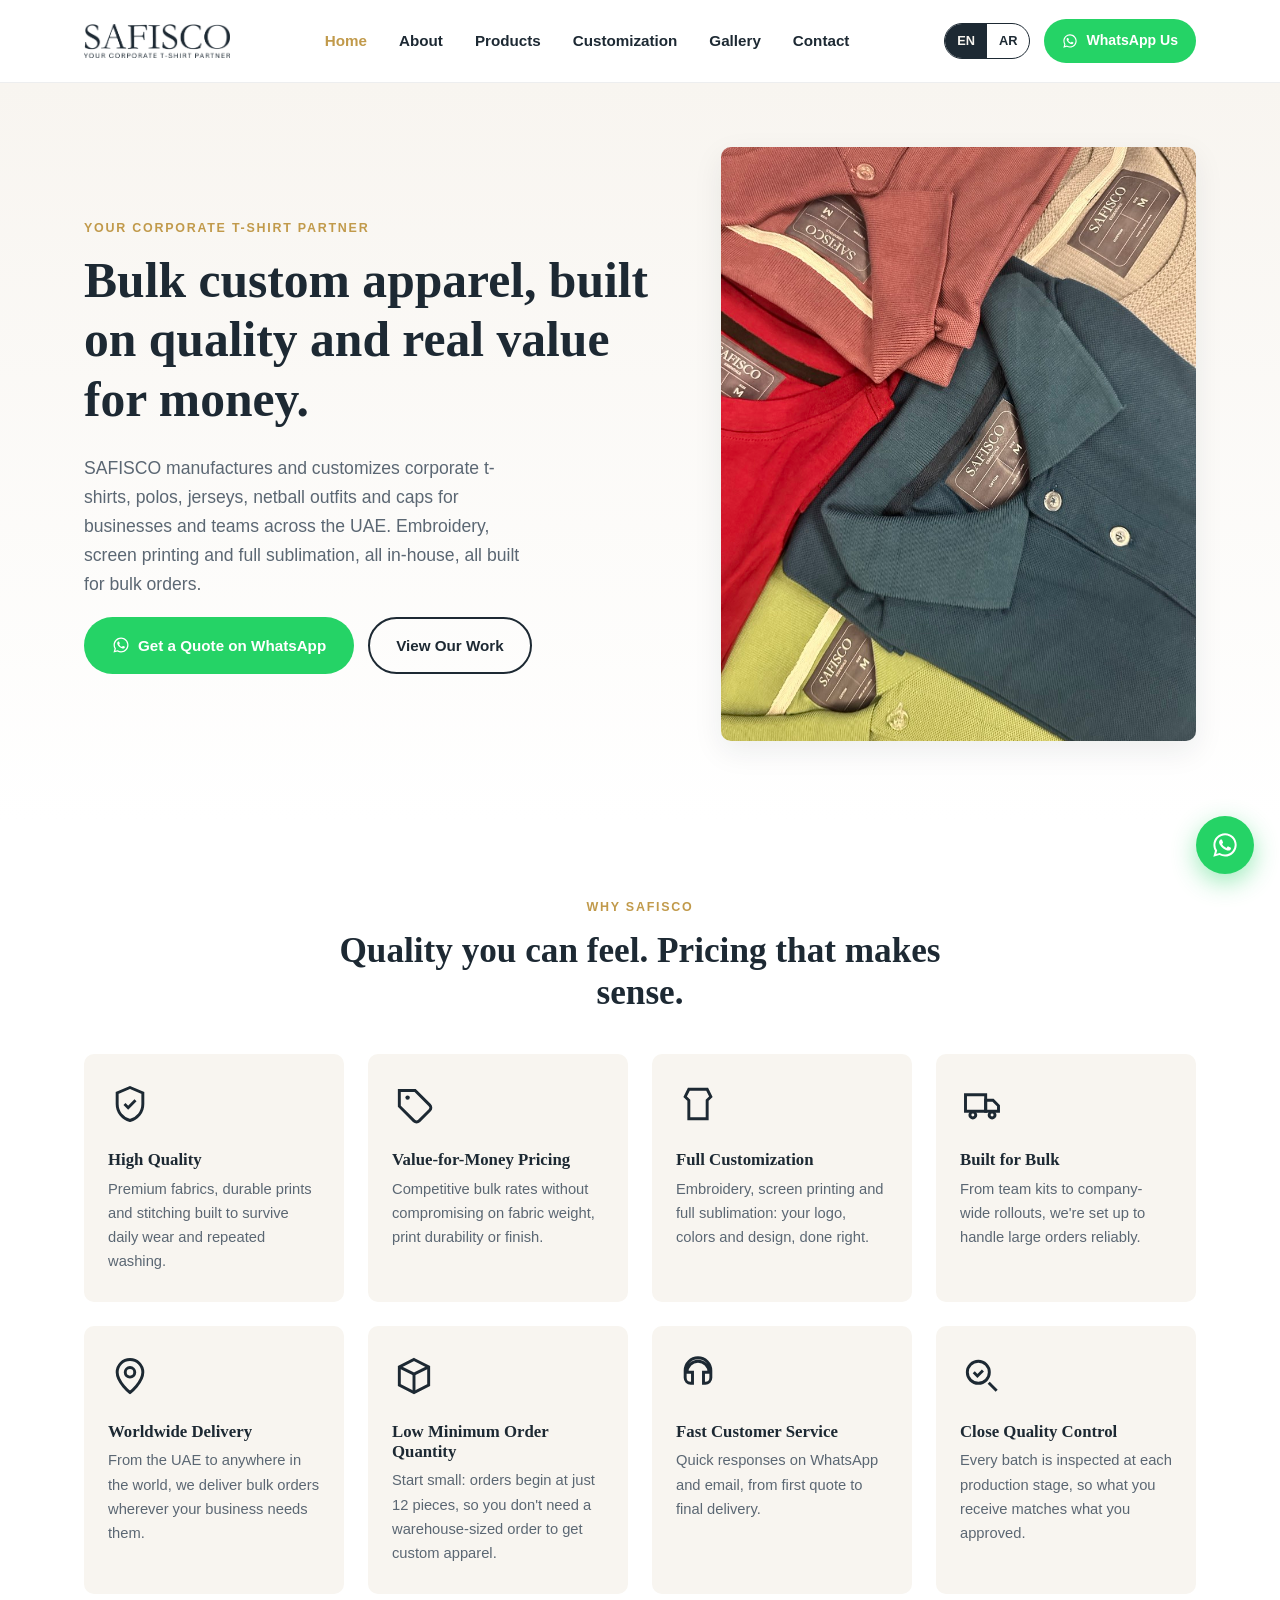
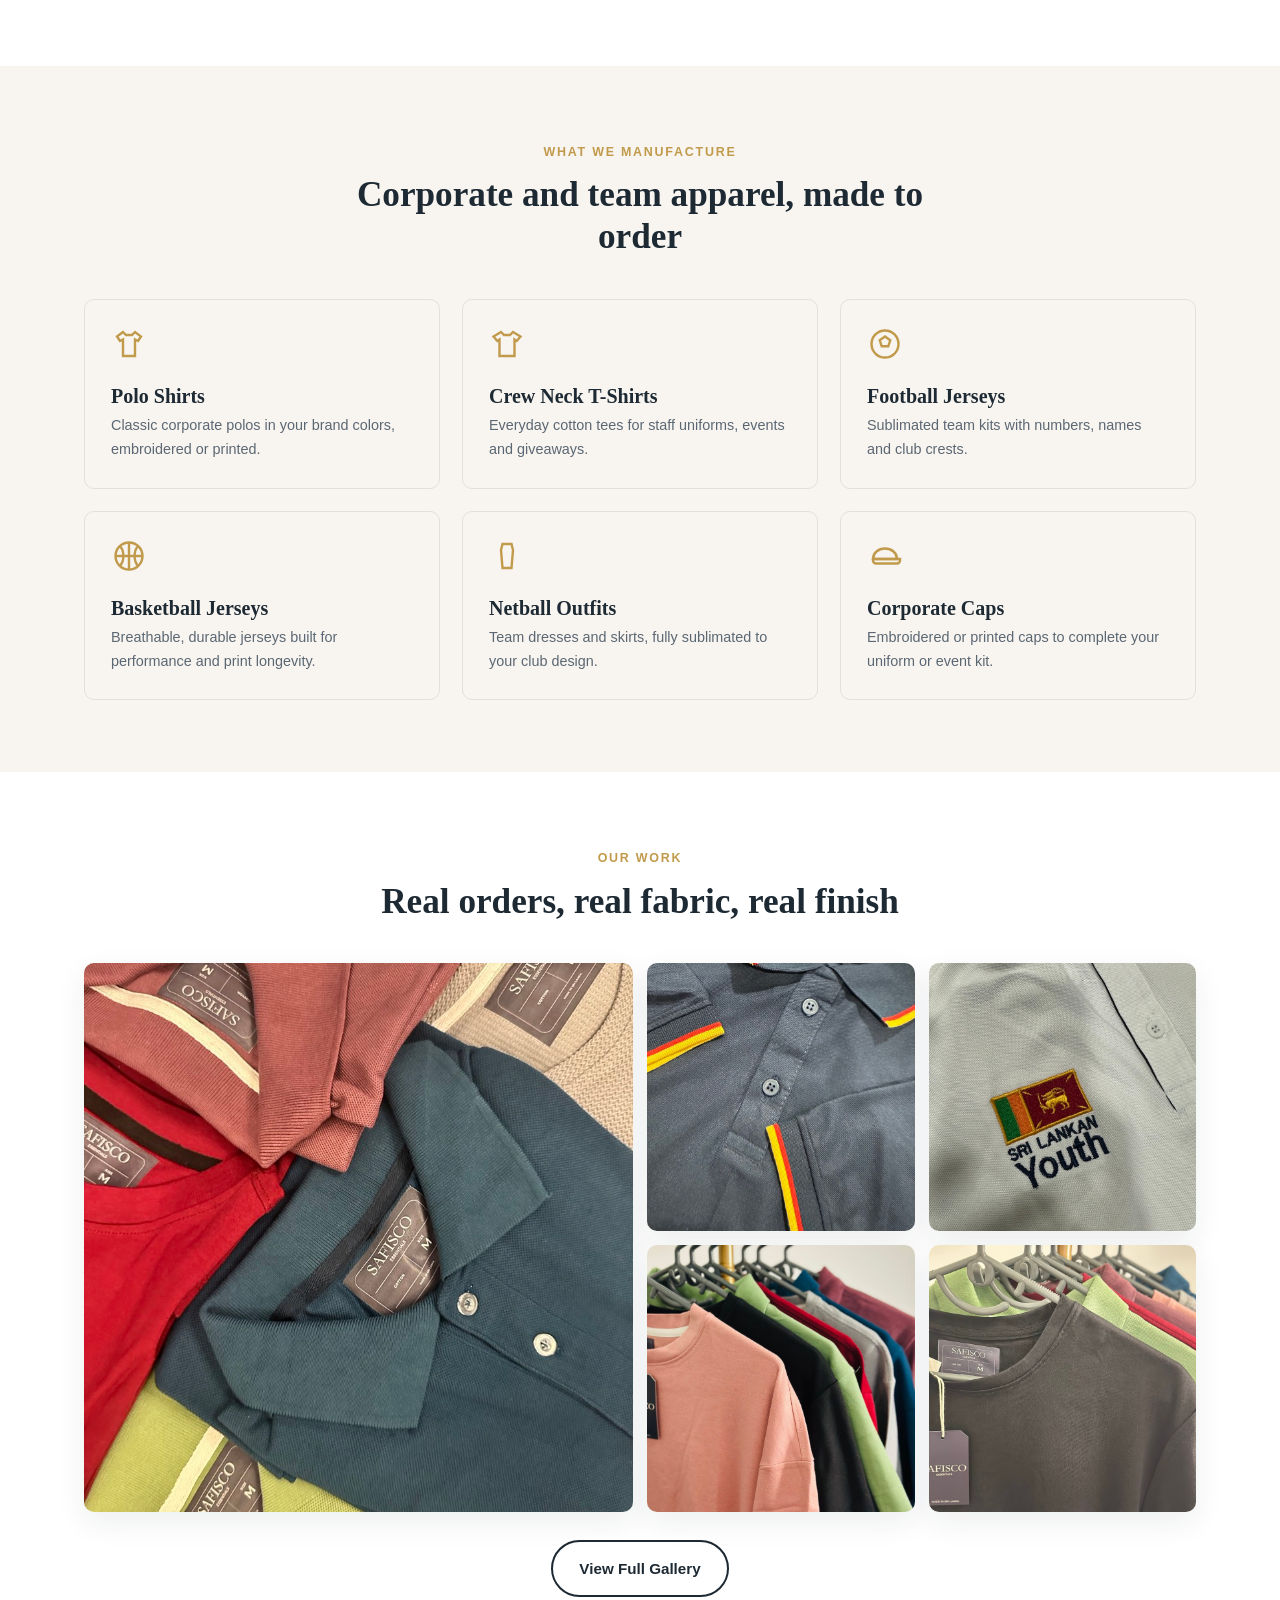
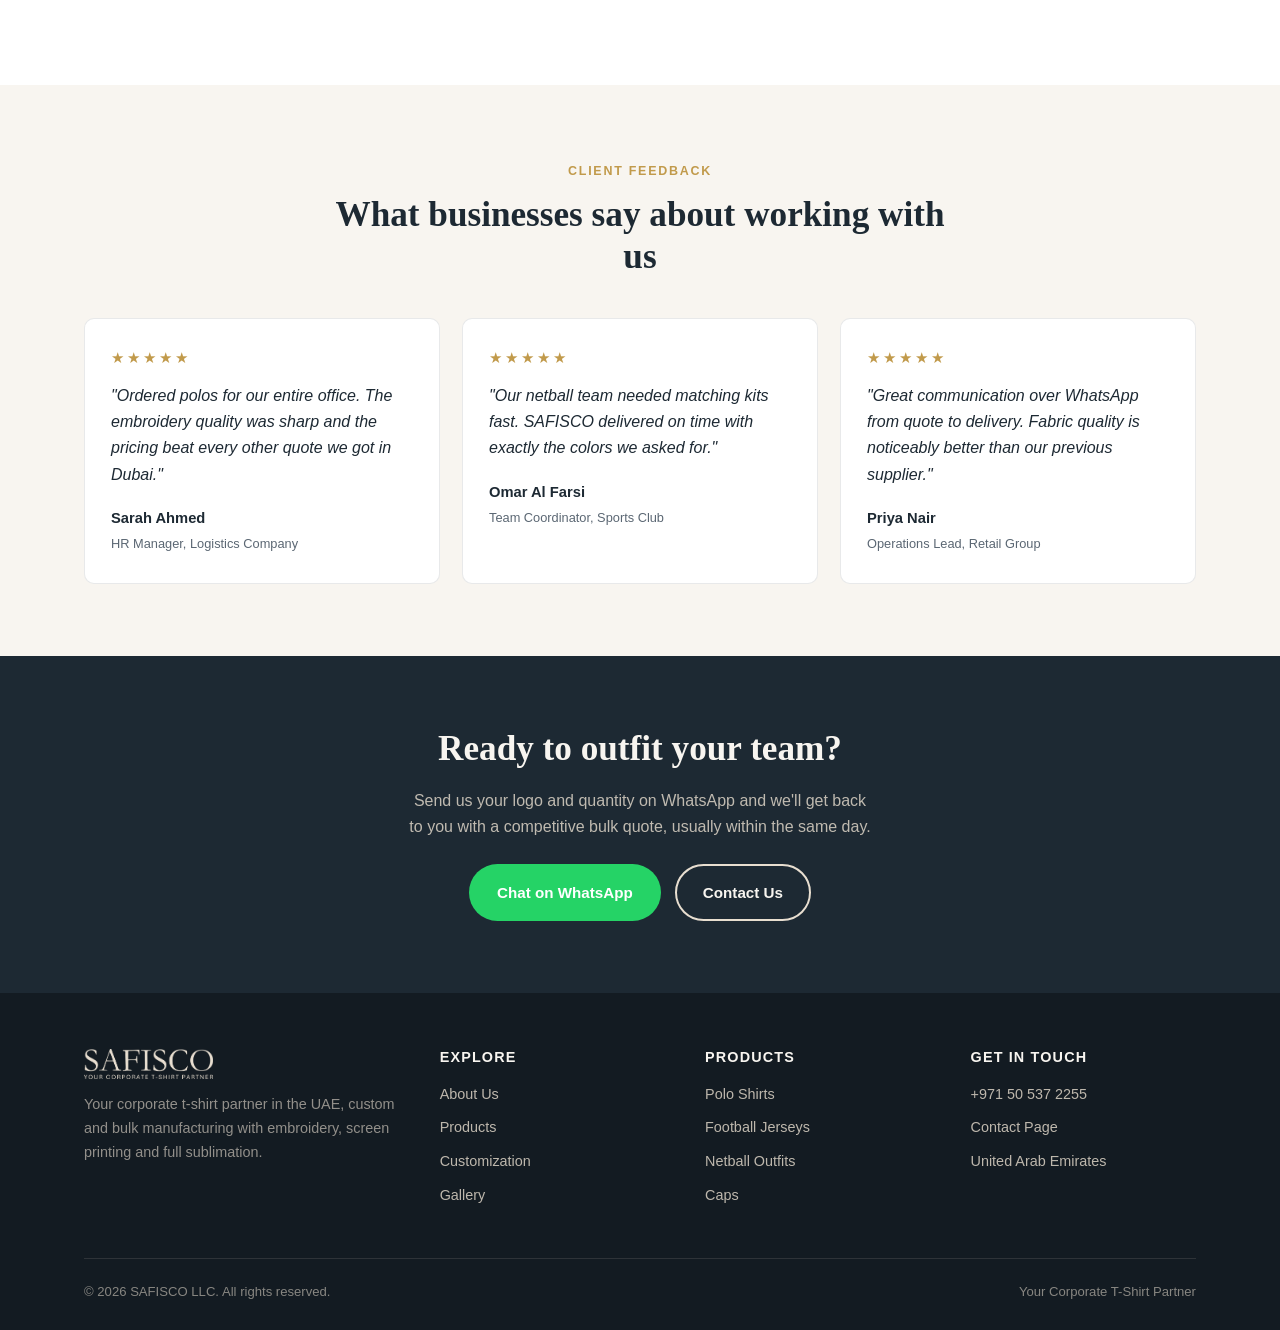
==== commit 43eacd44: "Update homepage hero headline to emphasize quality and value for money" ====
--- a/index.html
+++ b/index.html
@@ -5,14 +5,14 @@
 <meta name="viewport" content="width=device-width, initial-scale=1.0">
 <title>SAFISCO | Corporate T-Shirt Manufacturer &amp; Bulk Custom Printing in the UAE</title>
 <meta name="description" content="SAFISCO is a UAE-trusted corporate t-shirt manufacturer offering bulk custom polos, jerseys, netball outfits and caps with embroidery, screen printing and sublimation. High quality, competitive pricing.">
-<link rel="canonical" href="https://www.safisco.ae/">
-<link rel="alternate" hreflang="en" href="https://www.safisco.ae/">
-<link rel="alternate" hreflang="ar" href="https://www.safisco.ae/ar/">
-<link rel="alternate" hreflang="x-default" href="https://www.safisco.ae/">
+<link rel="canonical" href="https://www.safisco.com/">
+<link rel="alternate" hreflang="en" href="https://www.safisco.com/">
+<link rel="alternate" hreflang="ar" href="https://www.safisco.com/ar/">
+<link rel="alternate" hreflang="x-default" href="https://www.safisco.com/">
 <meta property="og:type" content="website">
 <meta property="og:title" content="SAFISCO | Your Corporate T-Shirt Partner in the UAE">
 <meta property="og:description" content="Bulk custom t-shirts, polos, jerseys and caps: embroidery, screen printing and sublimation. High quality, competitive pricing, UAE-wide.">
-<meta property="og:image" content="https://www.safisco.ae/assets/images/gallery/polo-embroidered-floral.jpg">
+<meta property="og:image" content="https://www.safisco.com/assets/images/gallery/polo-embroidered-floral.jpg">
 <meta property="og:locale" content="en_AE">
 <link rel="icon" href="assets/images/brand/favicon-32.png" sizes="32x32">
 <link rel="apple-touch-icon" href="assets/images/brand/apple-touch-icon.png">
@@ -23,7 +23,7 @@
   "@type": "ClothingStore",
   "name": "SAFISCO",
   "description": "Corporate t-shirt manufacturer offering bulk custom polos, jerseys, netball outfits and caps with embroidery, screen printing and sublimation.",
-  "url": "https://www.safisco.ae/",
+  "url": "https://www.safisco.com/",
   "telephone": "+971505372255",
   "areaServed": "United Arab Emirates",
   "sameAs": []
@@ -61,7 +61,7 @@
   <div class="container">
     <div class="hero-copy">
       <span class="eyebrow">Your Corporate T-Shirt Partner</span>
-      <h1>Bulk custom apparel, manufactured with quality, priced for real business.</h1>
+      <h1>Bulk custom apparel, built on quality and real value for money.</h1>
       <p class="lead">SAFISCO manufactures and customizes corporate t-shirts, polos, jerseys, netball outfits and caps for businesses and teams across the UAE. Embroidery, screen printing and full sublimation, all in-house, all built for bulk orders.</p>
       <div class="btn-row">
         <a class="btn btn-whatsapp" href="https://wa.me/971505372255?text=Hi%20SAFISCO%2C%20I%27d%20like%20a%20quote%20for%20custom%20t-shirts." target="_blank" rel="noopener">
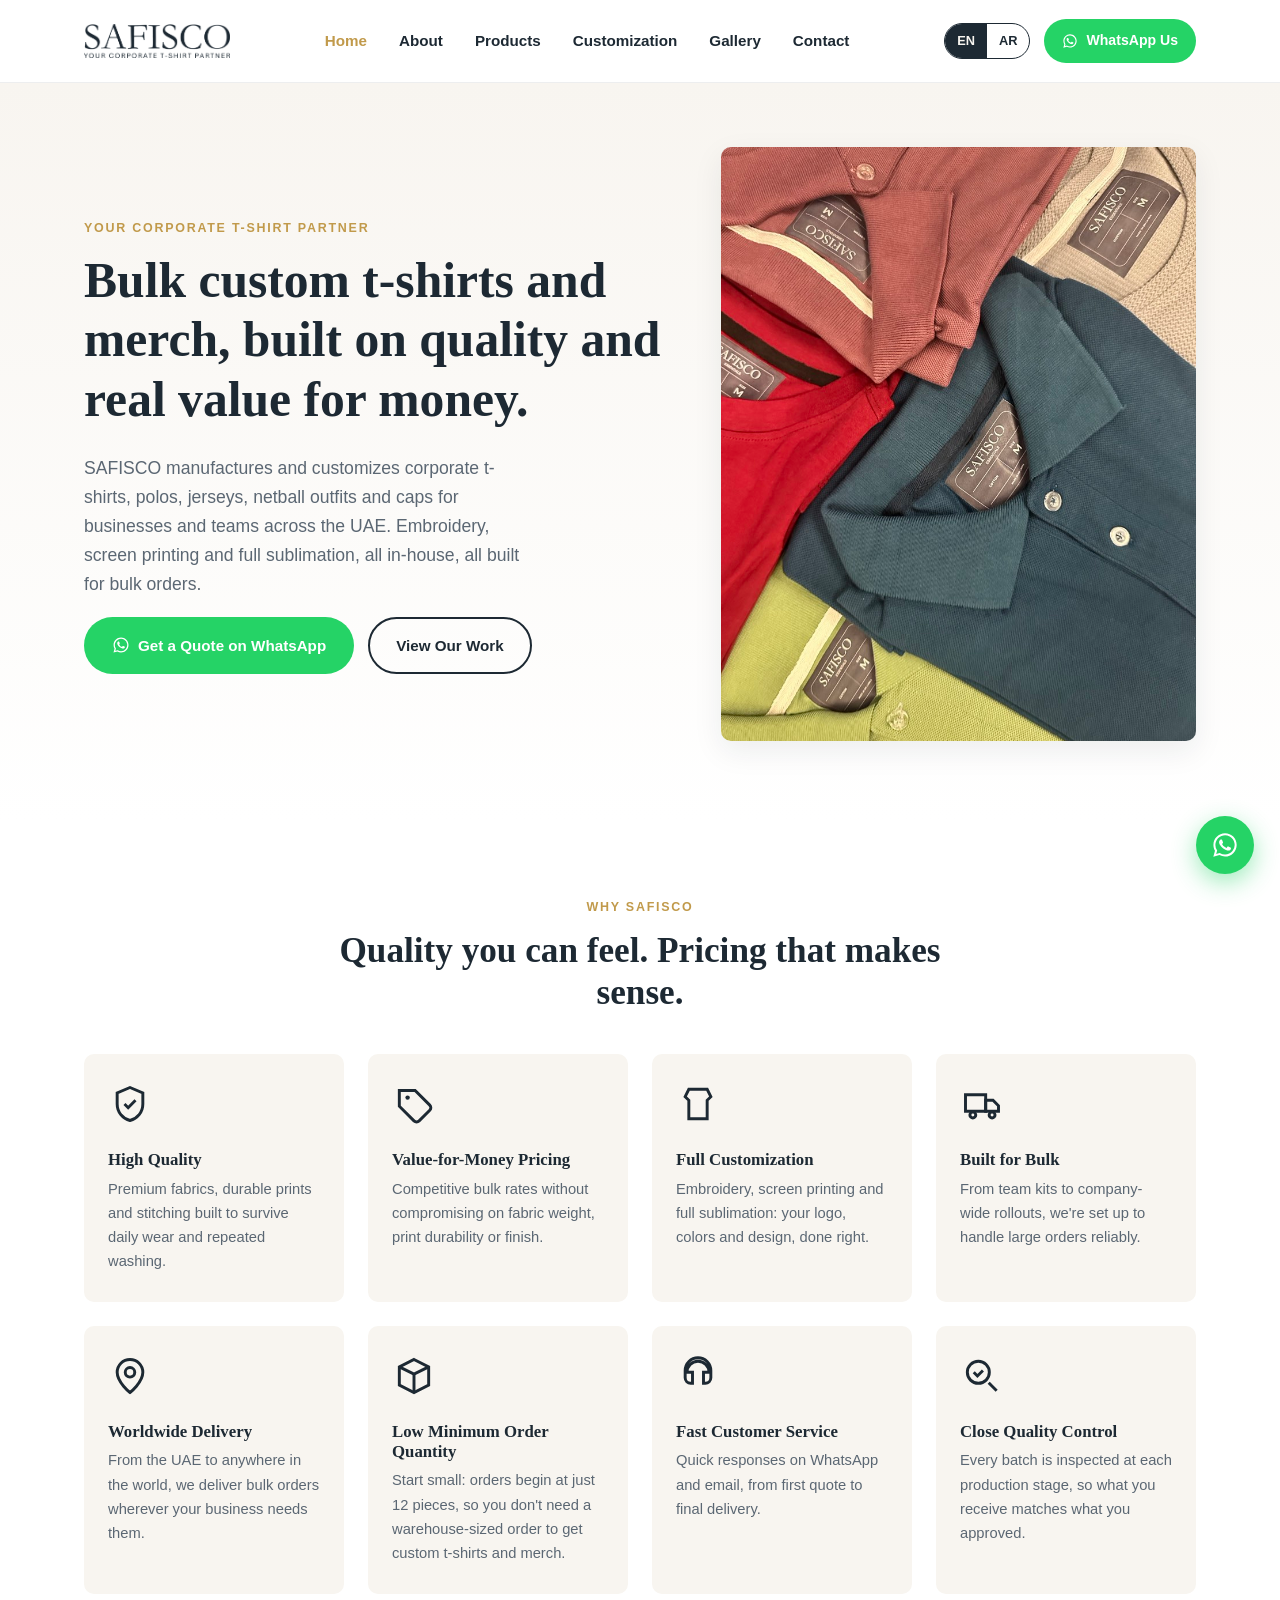
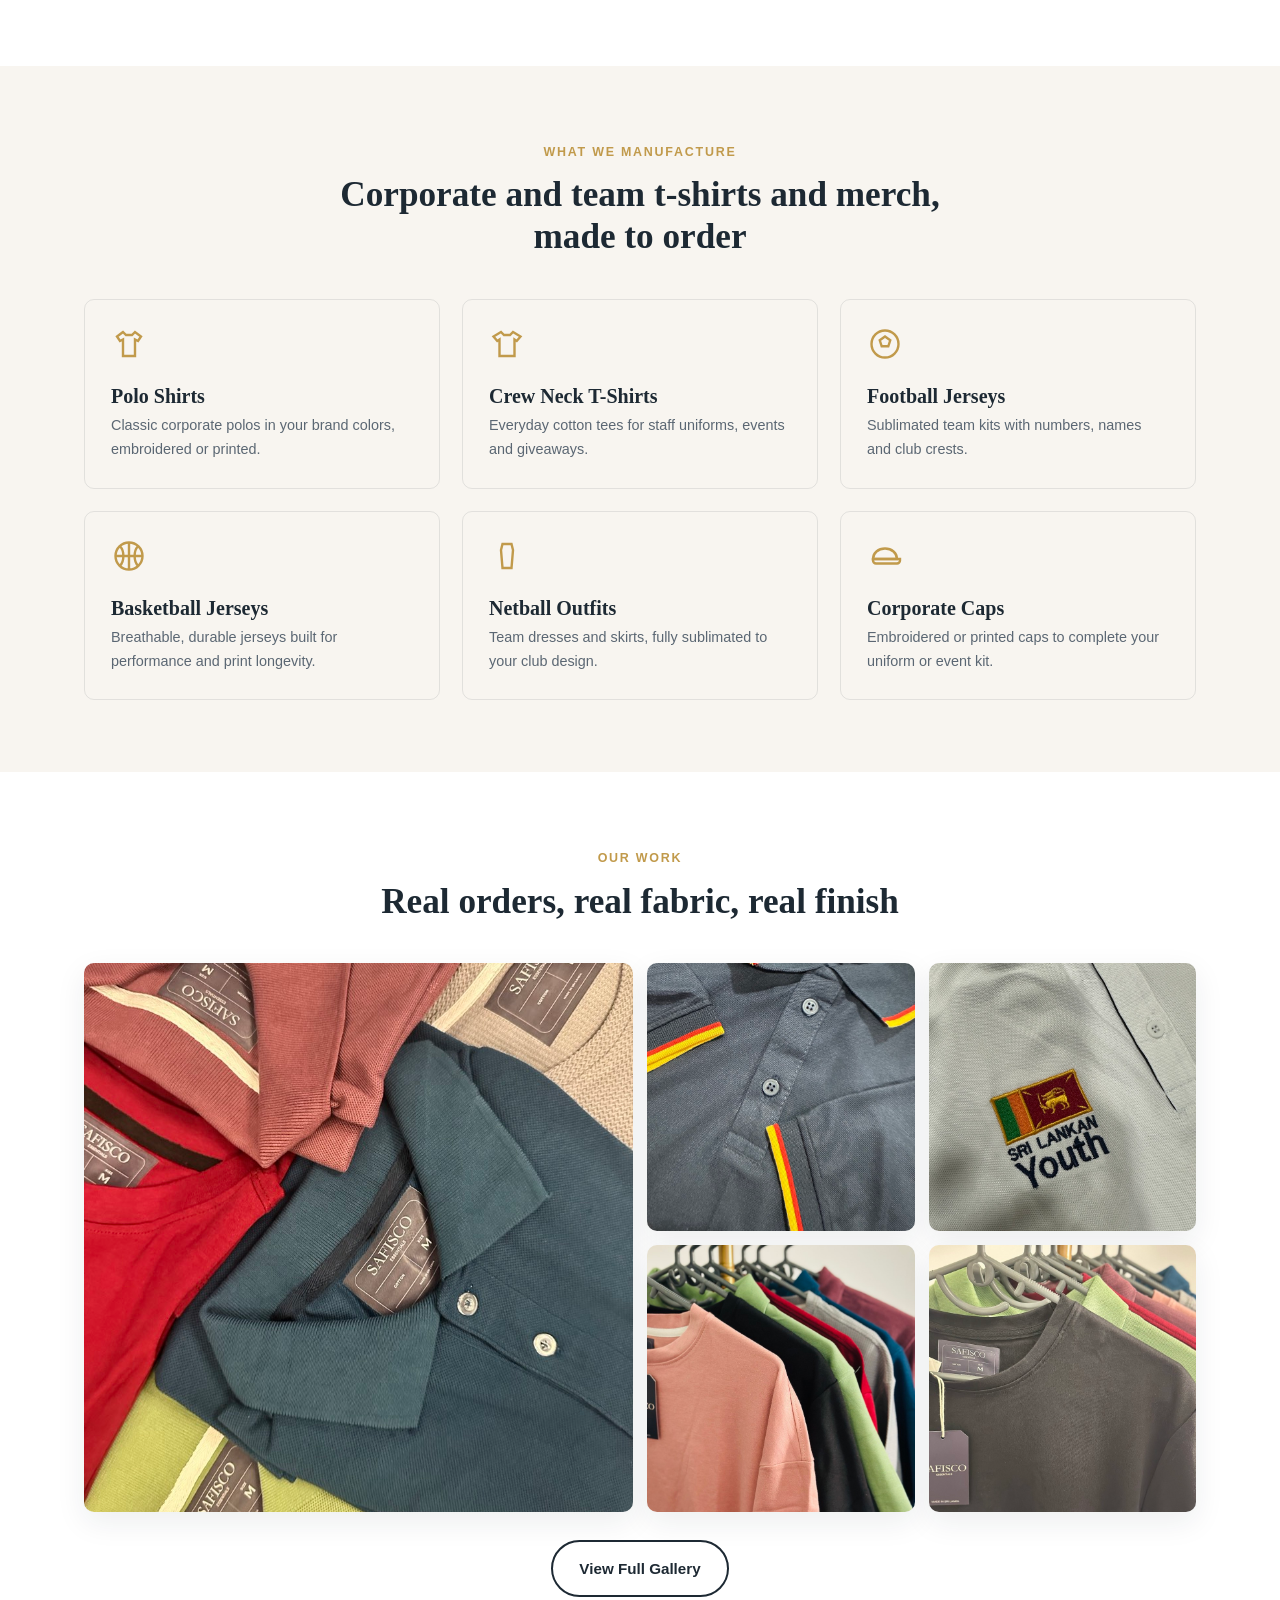
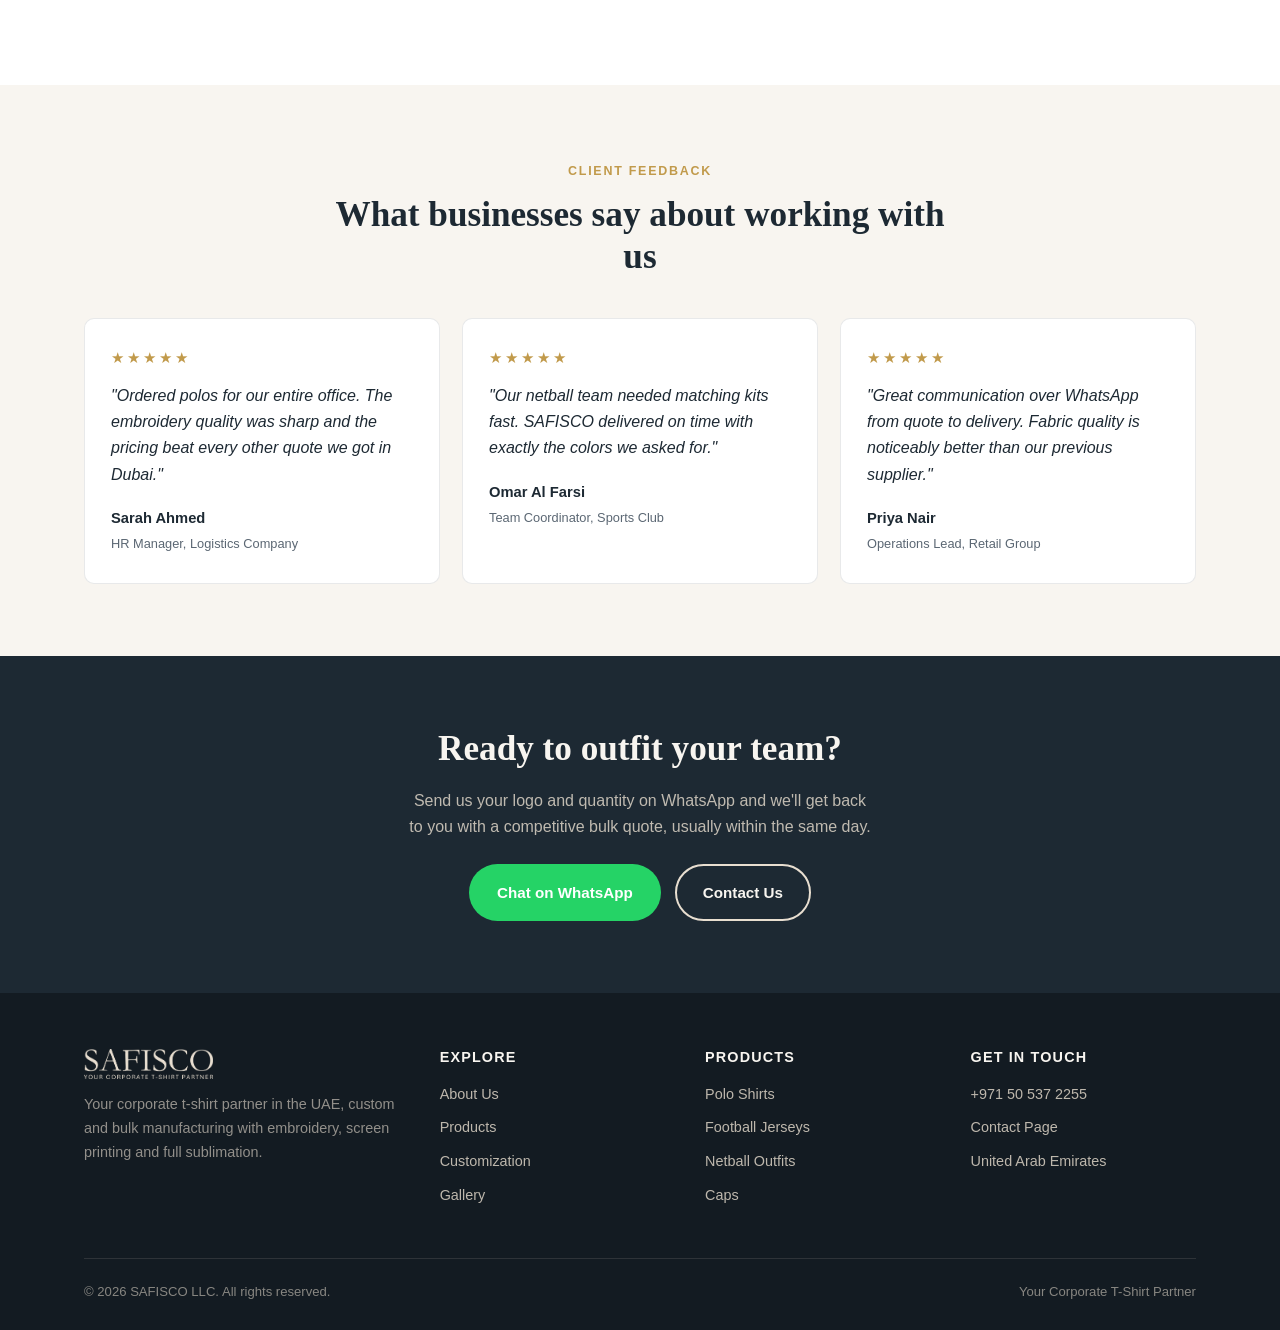
==== commit 000ac2ef: "Replace generic 'apparel' wording with 't-shirts and merch' on homepage" ====
--- a/index.html
+++ b/index.html
@@ -61,7 +61,7 @@
   <div class="container">
     <div class="hero-copy">
       <span class="eyebrow">Your Corporate T-Shirt Partner</span>
-      <h1>Bulk custom apparel, built on quality and real value for money.</h1>
+      <h1>Bulk custom t-shirts and merch, built on quality and real value for money.</h1>
       <p class="lead">SAFISCO manufactures and customizes corporate t-shirts, polos, jerseys, netball outfits and caps for businesses and teams across the UAE. Embroidery, screen printing and full sublimation, all in-house, all built for bulk orders.</p>
       <div class="btn-row">
         <a class="btn btn-whatsapp" href="https://wa.me/971505372255?text=Hi%20SAFISCO%2C%20I%27d%20like%20a%20quote%20for%20custom%20t-shirts." target="_blank" rel="noopener">
@@ -112,7 +112,7 @@
       <div class="value-card">
         <svg class="icon" viewBox="0 0 24 24" fill="none" stroke="currentColor" stroke-width="1.6"><path d="M12 3l8 4v10l-8 4-8-4V7l8-4z"/><path d="M4 7l8 4 8-4"/><path d="M12 11v10"/></svg>
         <h3>Low Minimum Order Quantity</h3>
-        <p>Start small: orders begin at just 12 pieces, so you don't need a warehouse-sized order to get custom apparel.</p>
+        <p>Start small: orders begin at just 12 pieces, so you don't need a warehouse-sized order to get custom t-shirts and merch.</p>
       </div>
       <div class="value-card">
         <svg class="icon" viewBox="0 0 24 24" fill="none" stroke="currentColor" stroke-width="1.6"><path d="M12 2a7 7 0 0 0-7 7v4a3 3 0 0 0 3 3h1v-6H6a6 6 0 1 1 12 0h-3v6h1a3 3 0 0 0 3-3V9a7 7 0 0 0-7-7z"/></svg>
@@ -132,7 +132,7 @@
   <div class="container">
     <div class="section-head center">
       <span class="eyebrow">What We Manufacture</span>
-      <h2>Corporate and team apparel, made to order</h2>
+      <h2>Corporate and team t-shirts and merch, made to order</h2>
     </div>
     <div class="card-grid">
       <a class="cat-card" href="products.html#polo">
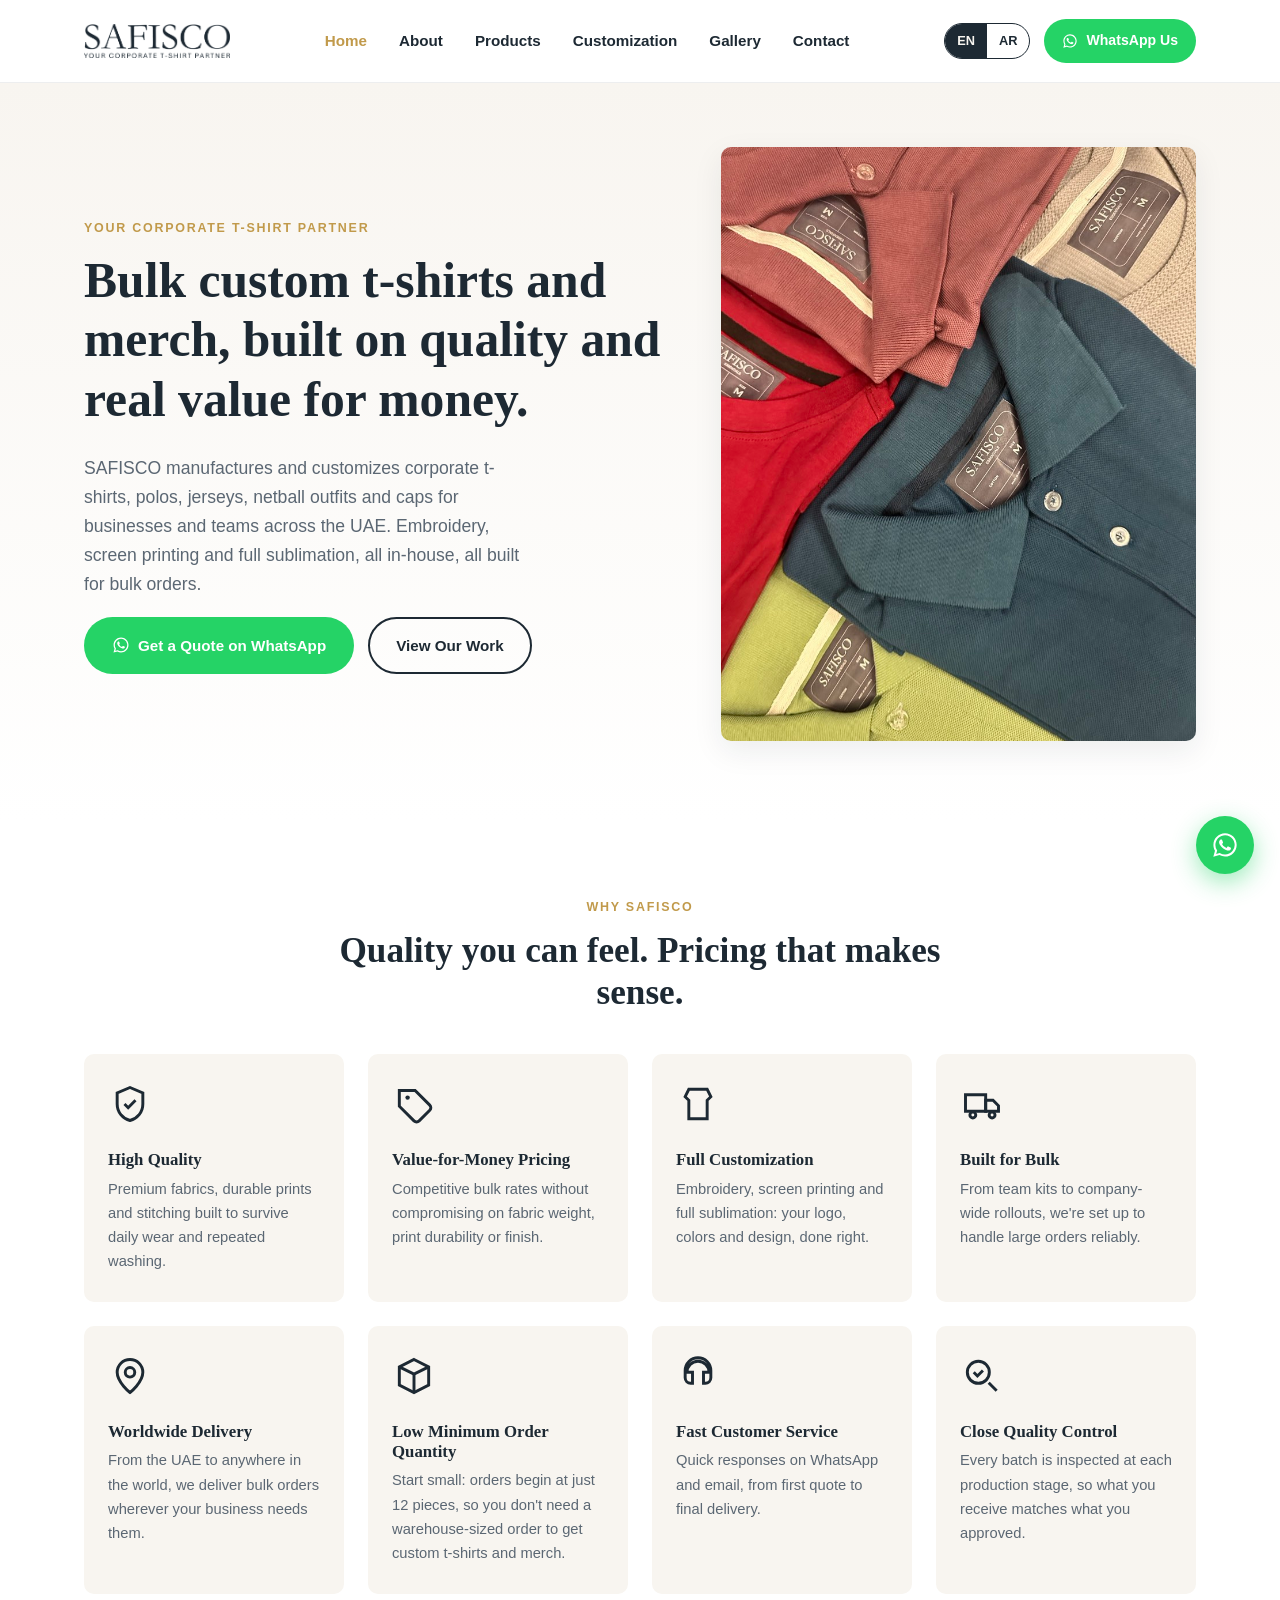
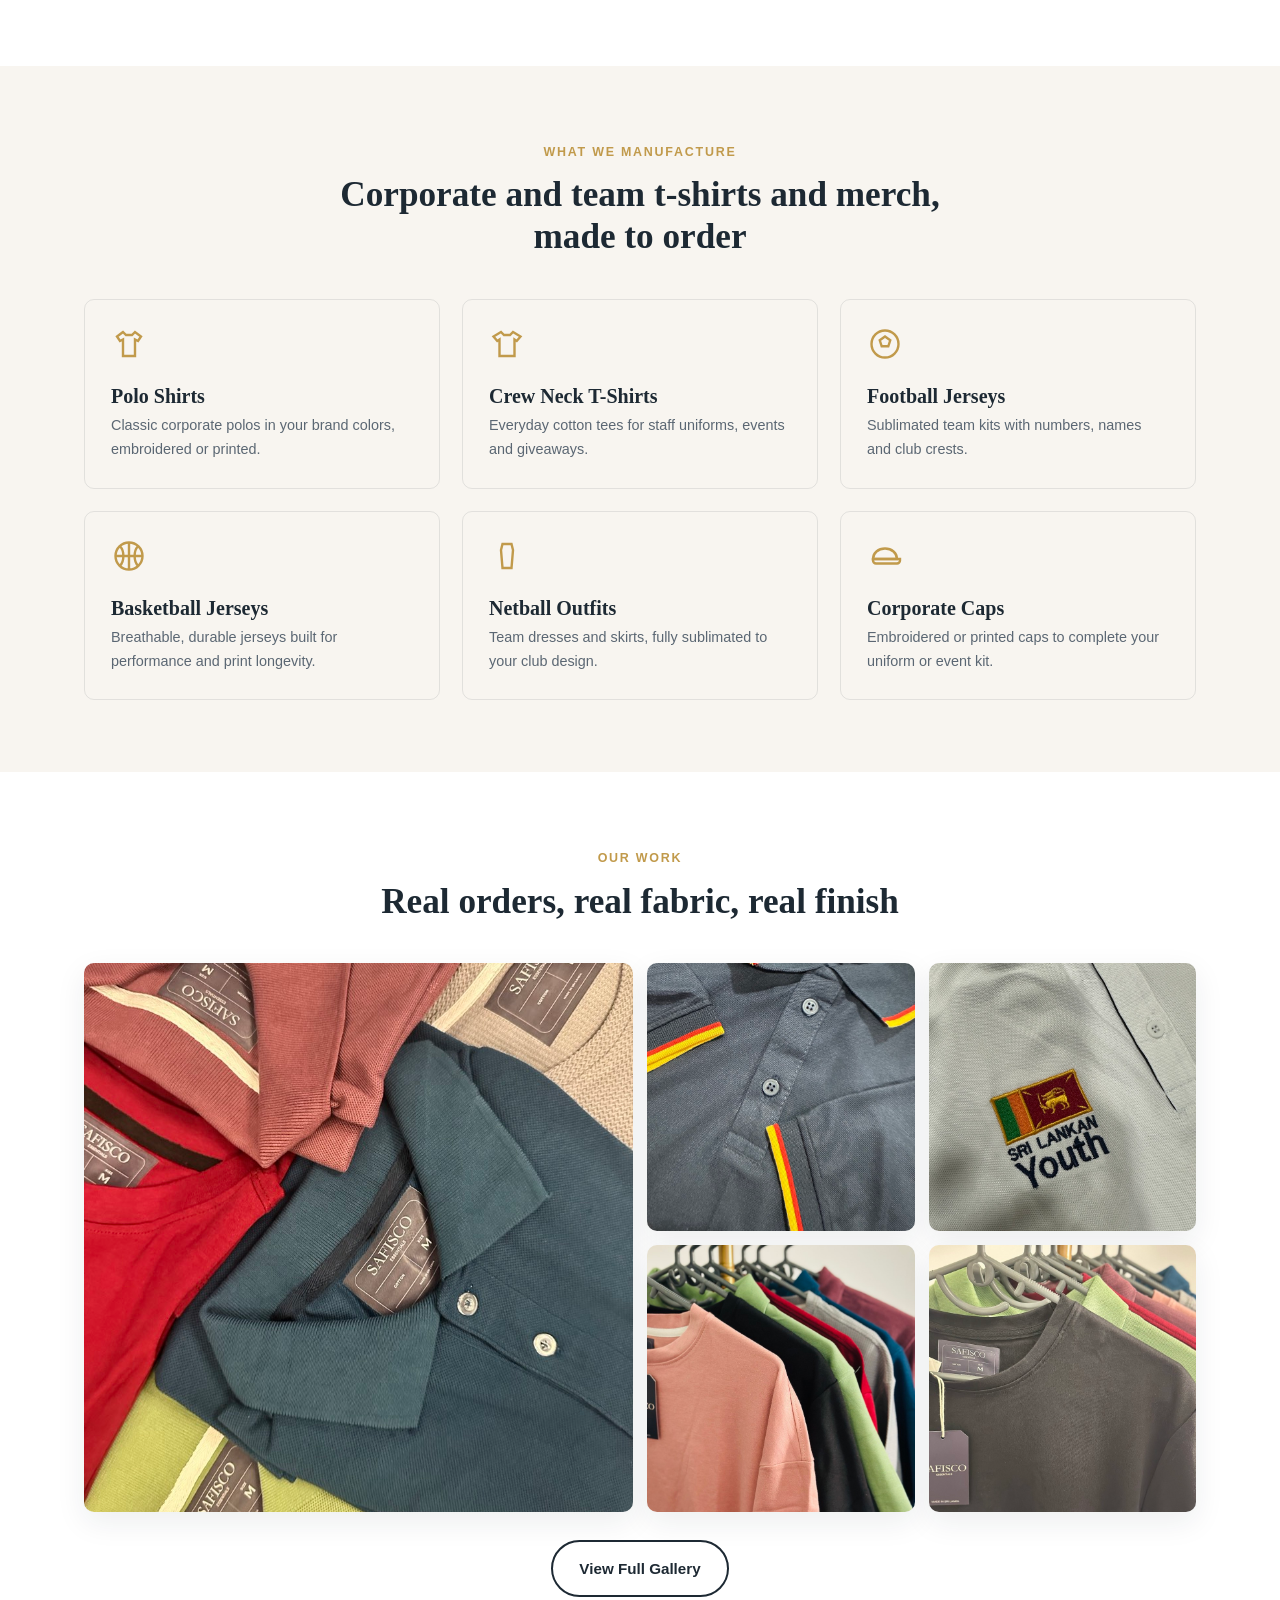
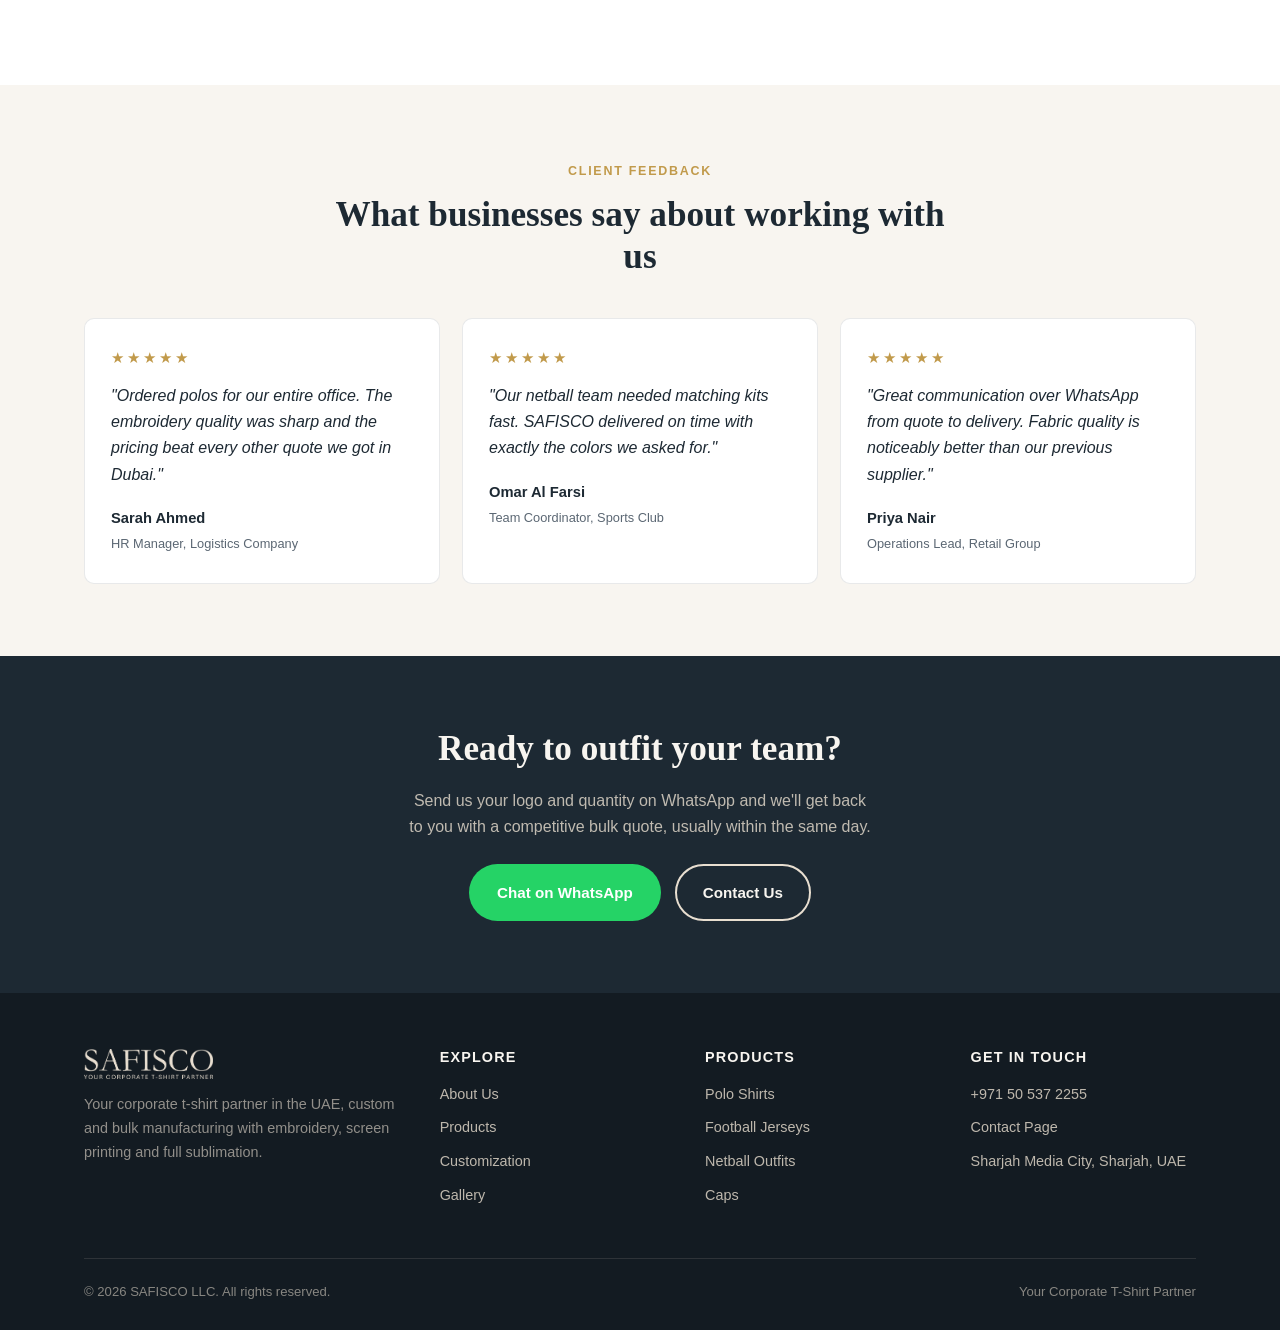
==== commit b6bd39ca: "Add business address and bank transfer details to contact page Adds the Sharjah Media City address t" ====
--- a/index.html
+++ b/index.html
@@ -253,7 +253,7 @@
         <ul>
           <li><a href="https://wa.me/971505372255" target="_blank" rel="noopener">+971 50 537 2255</a></li>
           <li><a href="contact.html">Contact Page</a></li>
-          <li>United Arab Emirates</li>
+          <li>Sharjah Media City, Sharjah, UAE</li>
         </ul>
       </div>
     </div>
--- a/assets/css/style.css
+++ b/assets/css/style.css
@@ -335,6 +335,15 @@
 .contact-item h4 { margin: 0 0 4px; font-size: 1rem; }
 .contact-item p { margin: 0; font-size: 0.92rem; }
 
+.bank-card { background: var(--navy); color: var(--cream-light); border-radius: var(--radius); padding: 40px; max-width: 640px; margin: 0 auto; }
+.bank-card h2 { color: var(--cream-light); }
+.bank-card p { color: rgba(232,222,208,0.75); margin-bottom: 24px; }
+.bank-details { display: grid; gap: 14px; }
+.bank-row { display: flex; justify-content: space-between; gap: 16px; padding-bottom: 14px; border-bottom: 1px solid rgba(232,222,208,0.15); font-size: 0.95rem; }
+.bank-row:last-child { border-bottom: none; padding-bottom: 0; }
+.bank-row span { color: rgba(232,222,208,0.6); }
+.bank-row strong { color: var(--cream-light); font-weight: 600; letter-spacing: 0.02em; }
+
 /* Footer */
 .site-footer { background: var(--navy-dark); color: rgba(232,222,208,0.8); padding: 56px 0 28px; }
 .footer-grid { display: grid; grid-template-columns: 1.4fr 1fr 1fr 1fr; gap: 40px; }
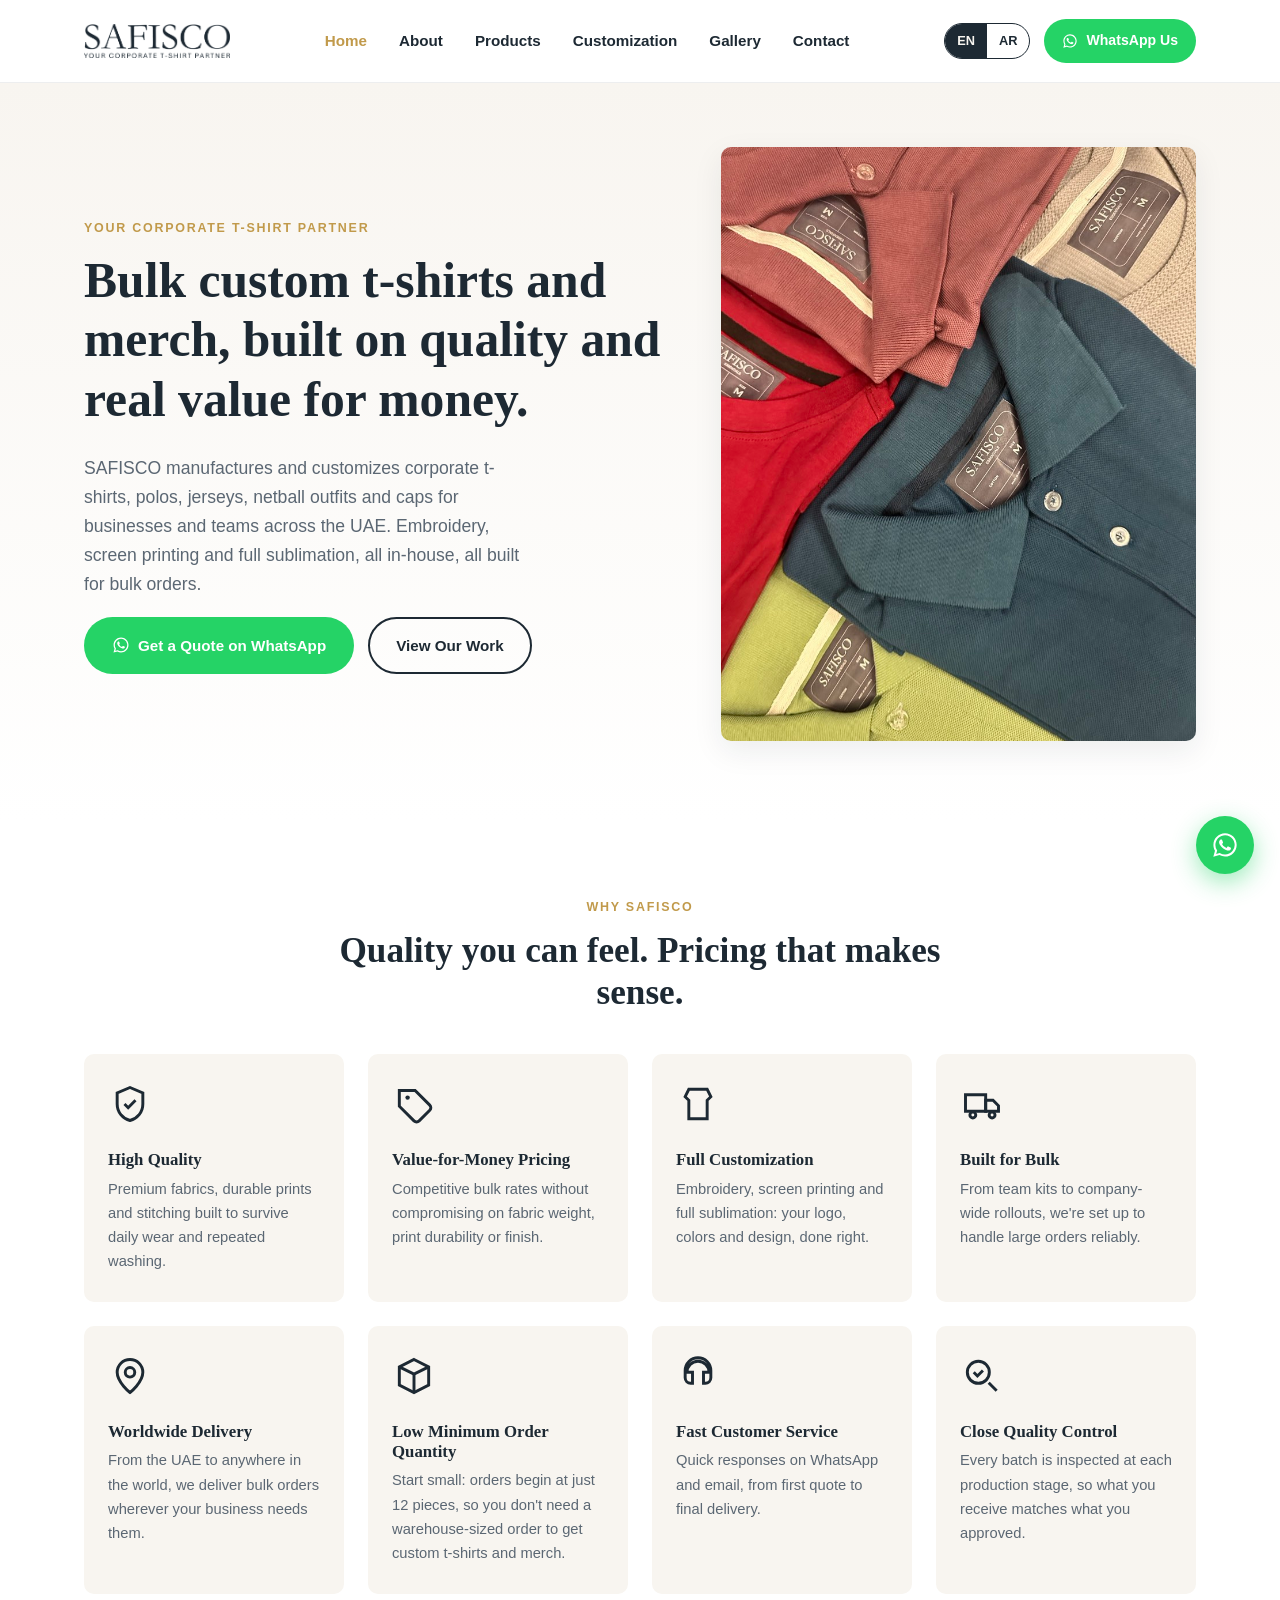
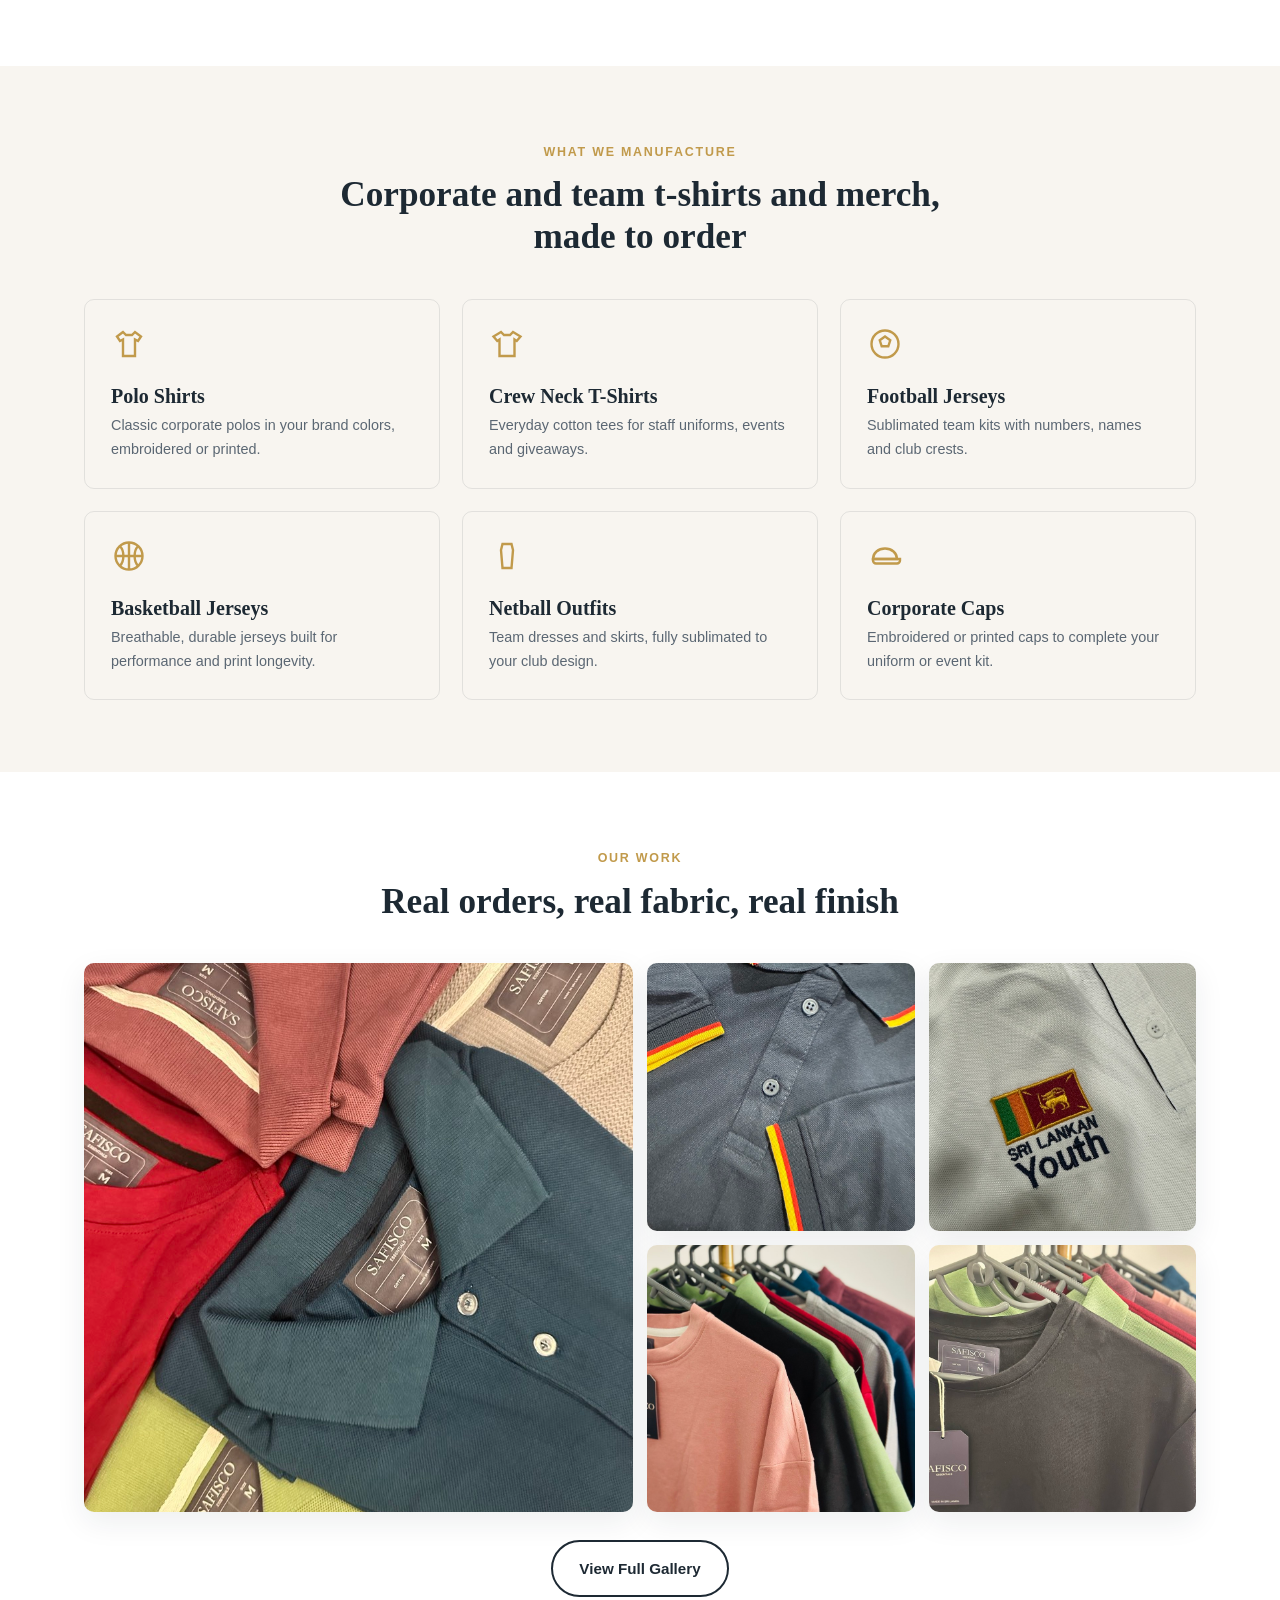
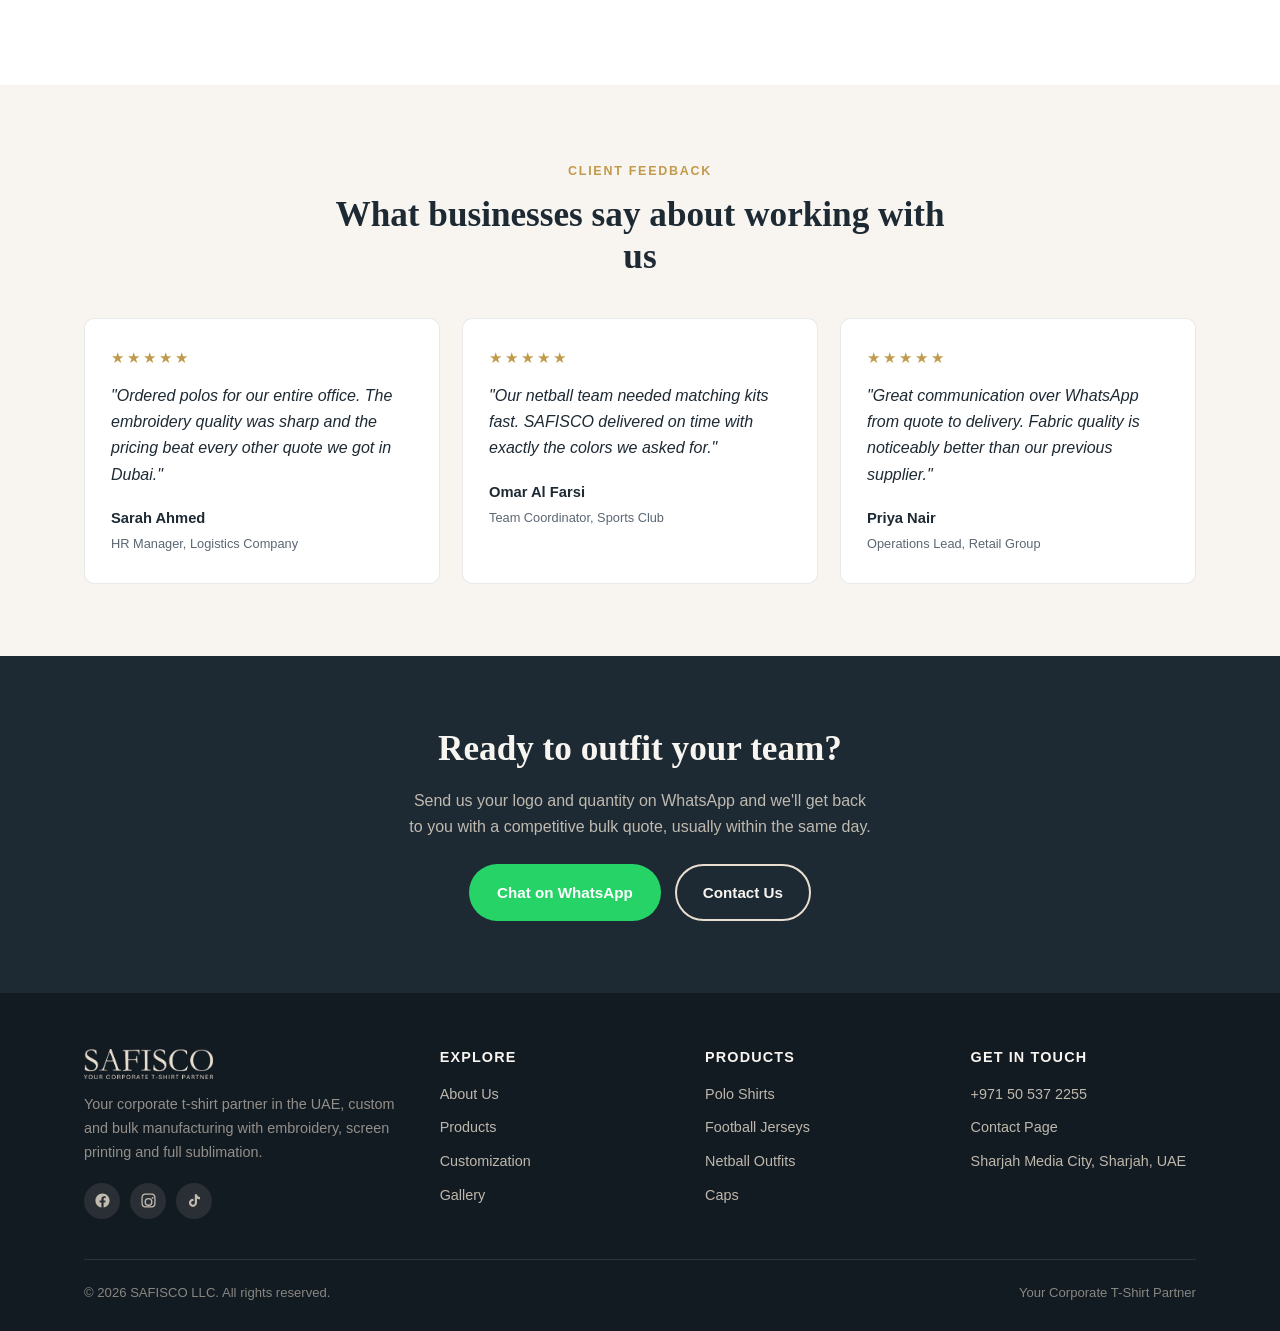
==== commit 6203abd3: "Add Facebook, Instagram and TikTok links to site footer Adds a social-links icon row under the foote" ====
--- a/index.html
+++ b/index.html
@@ -229,6 +229,11 @@
       <div>
         <img src="assets/images/brand/logo-cream.png" alt="SAFISCO">
         <p>Your corporate t-shirt partner in the UAE, custom and bulk manufacturing with embroidery, screen printing and full sublimation.</p>
+        <div class="social-links">
+          <a href="https://www.facebook.com/safisco.corporate" target="_blank" rel="noopener" aria-label="SAFISCO on Facebook"><svg viewBox="0 0 24 24" fill="currentColor"><path d="M22 12.06C22 6.5 17.52 2 12 2S2 6.5 2 12.06c0 5.02 3.66 9.18 8.44 9.94v-7.03H7.9v-2.91h2.54V9.85c0-2.51 1.49-3.9 3.77-3.9 1.09 0 2.24.2 2.24.2v2.46h-1.26c-1.24 0-1.63.77-1.63 1.56v1.87h2.78l-.45 2.91h-2.33V22c4.78-.76 8.44-4.92 8.44-9.94z"/></svg></a>
+          <a href="https://www.instagram.com/safisco.corporate" target="_blank" rel="noopener" aria-label="SAFISCO on Instagram"><svg viewBox="0 0 24 24" fill="currentColor"><path d="M12 2c2.717 0 3.056.01 4.122.06 1.065.05 1.79.217 2.428.465.66.254 1.216.598 1.772 1.153a4.908 4.908 0 0 1 1.153 1.772c.247.637.415 1.363.465 2.428.05 1.066.06 1.405.06 4.122 0 2.717-.01 3.056-.06 4.122-.05 1.065-.218 1.79-.465 2.428a4.883 4.883 0 0 1-1.153 1.772 4.915 4.915 0 0 1-1.772 1.153c-.637.247-1.363.415-2.428.465-1.066.05-1.405.06-4.122.06-2.717 0-3.056-.01-4.122-.06-1.065-.05-1.79-.218-2.428-.465a4.89 4.89 0 0 1-1.772-1.153 4.904 4.904 0 0 1-1.153-1.772c-.248-.637-.415-1.363-.465-2.428C2.01 15.056 2 14.717 2 12c0-2.717.01-3.056.06-4.122.05-1.066.217-1.79.465-2.428a4.88 4.88 0 0 1 1.153-1.772A4.897 4.897 0 0 1 5.45 2.525c.638-.248 1.362-.415 2.428-.465C8.944 2.01 9.283 2 12 2zm0 1.802c-2.67 0-2.987.01-4.04.059-.976.045-1.505.207-1.858.344-.466.181-.8.398-1.15.748-.35.35-.566.683-.747 1.15-.137.352-.3.882-.344 1.857-.048 1.053-.058 1.37-.058 4.04 0 2.67.01 2.987.058 4.04.045.976.207 1.505.344 1.858.181.466.398.8.748 1.15.35.35.683.566 1.15.747.352.137.882.3 1.857.344 1.053.048 1.37.058 4.04.058 2.67 0 2.987-.01 4.04-.058.976-.045 1.505-.207 1.858-.344.466-.181.8-.398 1.15-.748.35-.35.566-.683.747-1.15.137-.352.3-.882.344-1.857.048-1.053.058-1.37.058-4.04 0-2.67-.01-2.987-.058-4.04-.045-.976-.207-1.505-.344-1.858a3.09 3.09 0 0 0-.748-1.15 3.09 3.09 0 0 0-1.15-.747c-.352-.137-.882-.3-1.857-.344-1.053-.048-1.37-.058-4.04-.058zm0 4.595a5.603 5.603 0 1 1 0 11.206 5.603 5.603 0 0 1 0-11.206zm0 9.24a3.638 3.638 0 1 0 0-7.276 3.638 3.638 0 0 0 0 7.276zm7.135-9.463a1.31 1.31 0 1 1-2.618 0 1.31 1.31 0 0 1 2.618 0z"/></svg></a>
+          <a href="https://www.tiktok.com/@safisco.corporate" target="_blank" rel="noopener" aria-label="SAFISCO on TikTok"><svg viewBox="0 0 24 24" fill="currentColor"><path d="M16.6 5.82s.51.5 0 0A4.278 4.278 0 0 1 15.54 3h-3.09v12.4a2.592 2.592 0 0 1-2.59 2.5c-1.42 0-2.6-1.16-2.6-2.6 0-1.72 1.66-3.01 3.37-2.48V9.66c-3.45-.46-6.47 2.22-6.47 5.64 0 3.33 2.76 5.7 5.69 5.7 3.14 0 5.69-2.55 5.69-5.7V9.01a7.35 7.35 0 0 0 4.3 1.38V7.3s-1.88.09-3.24-1.48z"/></svg></a>
+        </div>
       </div>
       <div>
         <h4>Explore</h4>
--- a/assets/css/style.css
+++ b/assets/css/style.css
@@ -335,11 +335,11 @@
 .contact-item h4 { margin: 0 0 4px; font-size: 1rem; }
 .contact-item p { margin: 0; font-size: 0.92rem; }
 
-.bank-card { background: var(--navy); color: var(--cream-light); border-radius: var(--radius); padding: 40px; max-width: 640px; margin: 0 auto; }
-.bank-card h2 { color: var(--cream-light); }
-.bank-card p { color: rgba(232,222,208,0.75); margin-bottom: 24px; }
-.bank-details { display: grid; gap: 14px; }
-.bank-row { display: flex; justify-content: space-between; gap: 16px; padding-bottom: 14px; border-bottom: 1px solid rgba(232,222,208,0.15); font-size: 0.95rem; }
+.contact-col { display: flex; flex-direction: column; gap: 24px; }
+.bank-card { background: var(--navy); color: var(--cream-light); border-radius: var(--radius); padding: 32px 40px; }
+.bank-card h3 { color: var(--cream-light); margin-bottom: 16px; }
+.bank-details { display: grid; gap: 12px; }
+.bank-row { display: flex; justify-content: space-between; gap: 16px; padding-bottom: 12px; border-bottom: 1px solid rgba(232,222,208,0.15); font-size: 0.92rem; }
 .bank-row:last-child { border-bottom: none; padding-bottom: 0; }
 .bank-row span { color: rgba(232,222,208,0.6); }
 .bank-row strong { color: var(--cream-light); font-weight: 600; letter-spacing: 0.02em; }
@@ -353,6 +353,20 @@
 html[dir="rtl"] .footer-grid h4 { font-family: var(--font-arabic); }
 .footer-grid ul li { margin-bottom: 10px; font-size: 0.9rem; }
 .footer-grid ul a:hover { color: var(--gold); }
+.social-links { display: flex; gap: 10px; margin-top: 18px; }
+.social-links a {
+  display: flex;
+  align-items: center;
+  justify-content: center;
+  width: 36px;
+  height: 36px;
+  border-radius: 50%;
+  background: rgba(232,222,208,0.1);
+  color: rgba(232,222,208,0.8);
+  transition: background 0.2s ease, color 0.2s ease;
+}
+.social-links a svg { width: 17px; height: 17px; }
+.social-links a:hover { background: var(--gold); color: var(--navy-dark); }
 .footer-bottom {
   border-top: 1px solid rgba(232,222,208,0.12);
   margin-top: 40px;
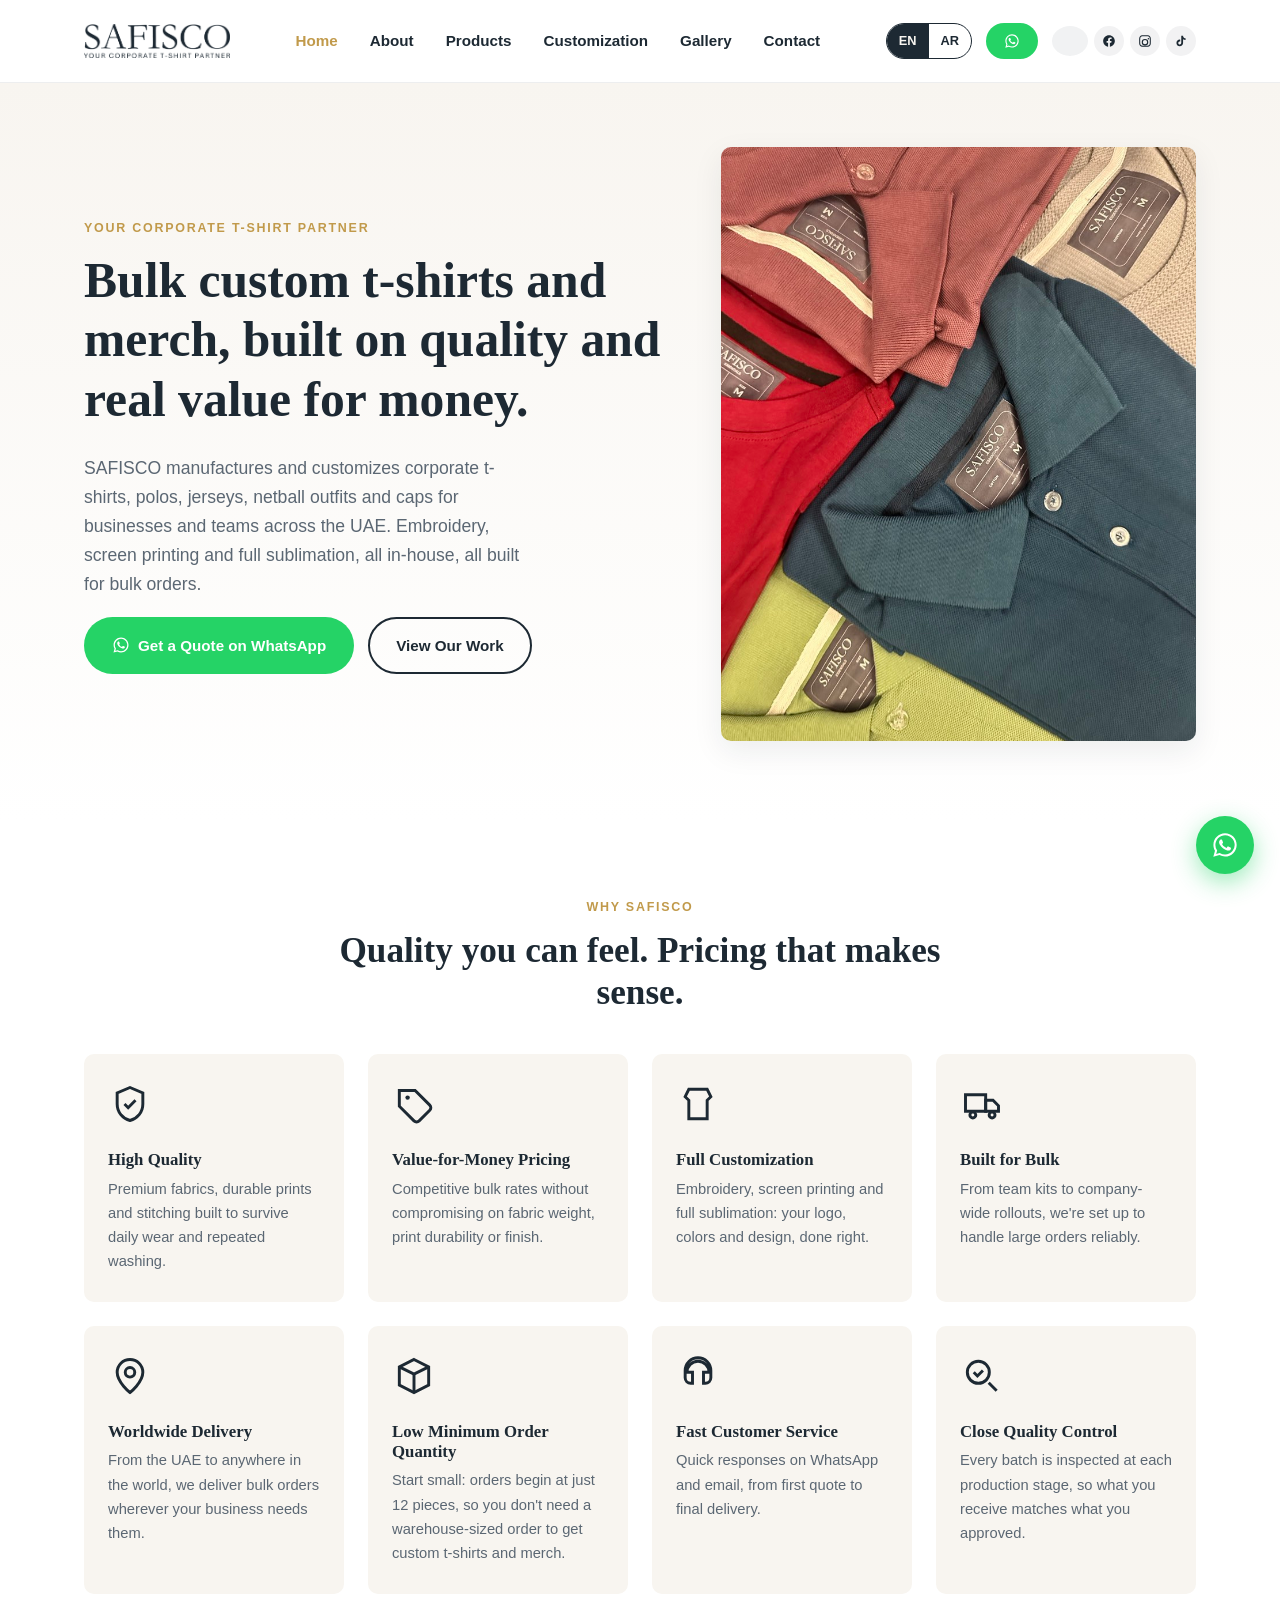
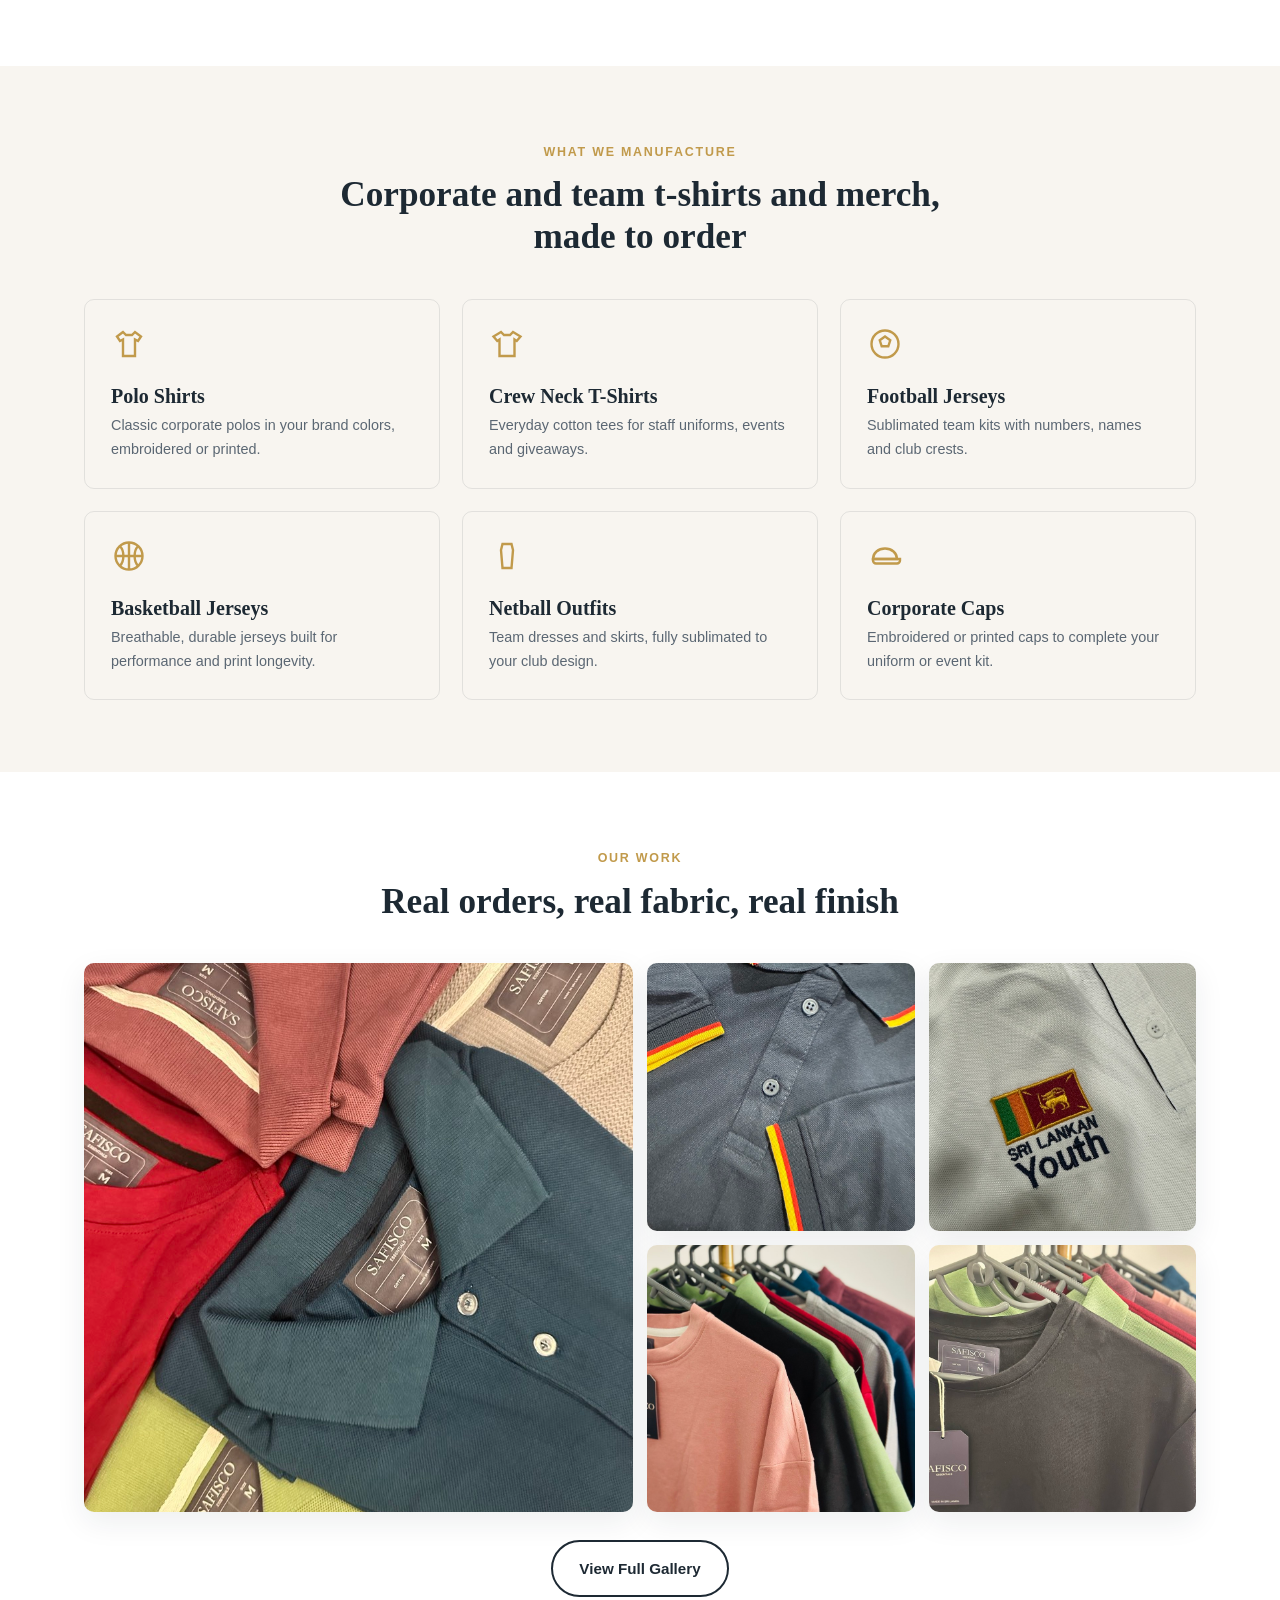
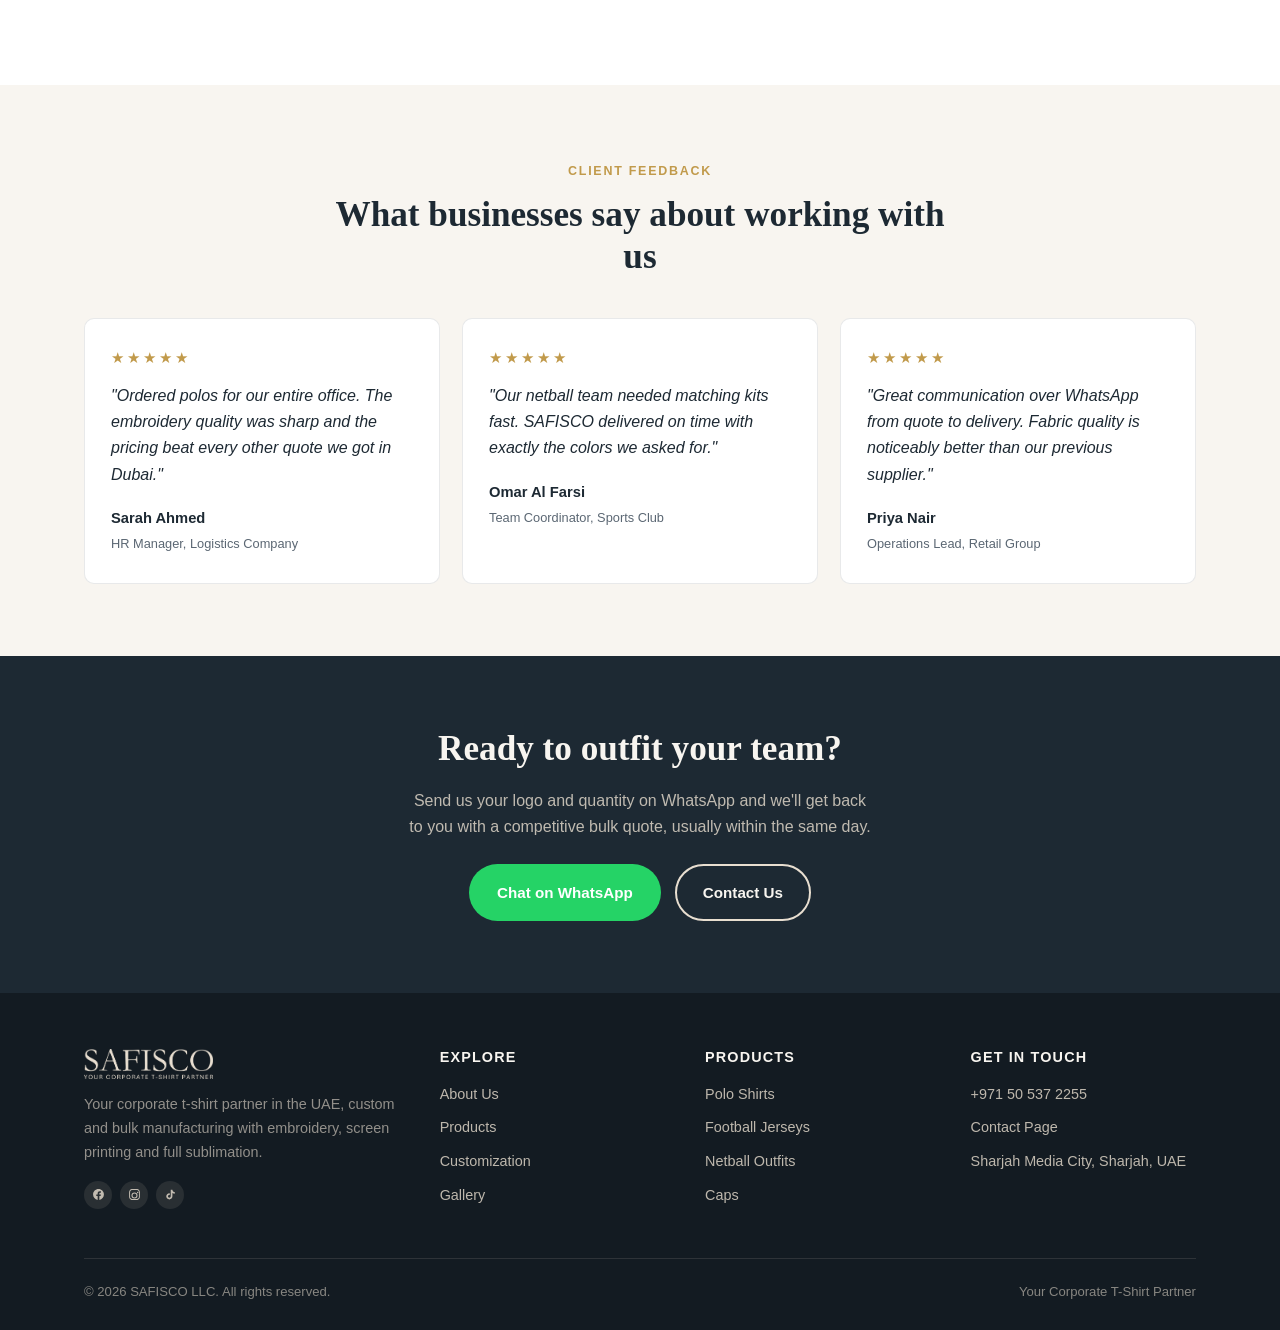
==== commit f2cdf70c: "Resize footer social icons and add matching icons to the header Shrinks the footer social-links icon" ====
--- a/index.html
+++ b/index.html
@@ -26,7 +26,11 @@
   "url": "https://www.safisco.com/",
   "telephone": "+971505372255",
   "areaServed": "United Arab Emirates",
-  "sameAs": []
+  "sameAs": [
+    "https://www.facebook.com/safisco.corporate",
+    "https://www.instagram.com/safisco.corporate",
+    "https://www.tiktok.com/@safisco.corporate"
+  ]
 }
 </script>
 </head>
@@ -50,8 +54,11 @@
       </div>
       <a class="header-whatsapp" href="https://wa.me/971505372255?text=Hi%20SAFISCO%2C%20I%27d%20like%20a%20quote%20for%20custom%20t-shirts." target="_blank" rel="noopener">
         <svg viewBox="0 0 24 24" fill="currentColor"><path d="M12.04 2c-5.5 0-9.96 4.46-9.96 9.96 0 1.76.46 3.48 1.34 5L2 22l5.2-1.36a9.9 9.9 0 0 0 4.84 1.23h.01c5.5 0 9.96-4.46 9.96-9.96S17.54 2 12.04 2zm0 18.2h-.01a8.2 8.2 0 0 1-4.19-1.15l-.3-.18-3.09.81.82-3-.2-.31a8.24 8.24 0 1 1 6.97 3.83zm4.52-6.16c-.25-.12-1.47-.72-1.7-.81-.23-.08-.4-.12-.56.13-.17.25-.65.81-.8.98-.15.17-.29.19-.54.06-.25-.12-1.05-.39-2-1.23-.74-.66-1.24-1.47-1.39-1.72-.15-.25-.02-.38.11-.51.11-.11.25-.29.37-.44.12-.15.16-.25.25-.42.08-.17.04-.31-.02-.44-.06-.12-.56-1.36-.77-1.86-.2-.48-.41-.42-.56-.43h-.48c-.17 0-.44.06-.67.31-.23.25-.87.85-.87 2.08s.9 2.42 1.02 2.58c.12.17 1.77 2.7 4.29 3.79.6.26 1.07.41 1.44.53.6.19 1.15.16 1.59.1.48-.07 1.47-.6 1.68-1.18.21-.58.21-1.08.15-1.18-.06-.1-.23-.16-.48-.28z"/></svg>
-        <span>WhatsApp Us</span>
-      </a>
+              <div class="header-social">
+        <a href="https://www.facebook.com/safisco.corporate" target="_blank" rel="noopener" aria-label="SAFISCO on Facebook"><svg viewBox="0 0 24 24" fill="currentColor"><path d="M22 12.06C22 6.5 17.52 2 12 2S2 6.5 2 12.06c0 5.02 3.66 9.18 8.44 9.94v-7.03H7.9v-2.91h2.54V9.85c0-2.51 1.49-3.9 3.77-3.9 1.09 0 2.24.2 2.24.2v2.46h-1.26c-1.24 0-1.63.77-1.63 1.56v1.87h2.78l-.45 2.91h-2.33V22c4.78-.76 8.44-4.92 8.44-9.94z"/></svg></a>
+        <a href="https://www.instagram.com/safisco.corporate" target="_blank" rel="noopener" aria-label="SAFISCO on Instagram"><svg viewBox="0 0 24 24" fill="currentColor"><path d="M12 2c2.717 0 3.056.01 4.122.06 1.065.05 1.79.217 2.428.465.66.254 1.216.598 1.772 1.153a4.908 4.908 0 0 1 1.153 1.772c.247.637.415 1.363.465 2.428.05 1.066.06 1.405.06 4.122 0 2.717-.01 3.056-.06 4.122-.05 1.065-.218 1.79-.465 2.428a4.883 4.883 0 0 1-1.153 1.772 4.915 4.915 0 0 1-1.772 1.153c-.637.247-1.363.415-2.428.465-1.066.05-1.405.06-4.122.06-2.717 0-3.056-.01-4.122-.06-1.065-.05-1.79-.218-2.428-.465a4.89 4.89 0 0 1-1.772-1.153 4.904 4.904 0 0 1-1.153-1.772c-.248-.637-.415-1.363-.465-2.428C2.01 15.056 2 14.717 2 12c0-2.717.01-3.056.06-4.122.05-1.066.217-1.79.465-2.428a4.88 4.88 0 0 1 1.153-1.772A4.897 4.897 0 0 1 5.45 2.525c.638-.248 1.362-.415 2.428-.465C8.944 2.01 9.283 2 12 2zm0 1.802c-2.67 0-2.987.01-4.04.059-.976.045-1.505.207-1.858.344-.466.181-.8.398-1.15.748-.35.35-.566.683-.747 1.15-.137.352-.3.882-.344 1.857-.048 1.053-.058 1.37-.058 4.04 0 2.67.01 2.987.058 4.04.045.976.207 1.505.344 1.858.181.466.398.8.748 1.15.35.35.683.566 1.15.747.352.137.882.3 1.857.344 1.053.048 1.37.058 4.04.058 2.67 0 2.987-.01 4.04-.058.976-.045 1.505-.207 1.858-.344.466-.181.8-.398 1.15-.748.35-.35.566-.683.747-1.15.137-.352.3-.882.344-1.857.048-1.053.058-1.37.058-4.04 0-2.67-.01-2.987-.058-4.04-.045-.976-.207-1.505-.344-1.858a3.09 3.09 0 0 0-.748-1.15 3.09 3.09 0 0 0-1.15-.747c-.352-.137-.882-.3-1.857-.344-1.053-.048-1.37-.058-4.04-.058zm0 4.595a5.603 5.603 0 1 1 0 11.206 5.603 5.603 0 0 1 0-11.206zm0 9.24a3.638 3.638 0 1 0 0-7.276 3.638 3.638 0 0 0 0 7.276zm7.135-9.463a1.31 1.31 0 1 1-2.618 0 1.31 1.31 0 0 1 2.618 0z"/></svg></a>
+        <a href="https://www.tiktok.com/@safisco.corporate" target="_blank" rel="noopener" aria-label="SAFISCO on TikTok"><svg viewBox="0 0 24 24" fill="currentColor"><path d="M16.6 5.82s.51.5 0 0A4.278 4.278 0 0 1 15.54 3h-3.09v12.4a2.592 2.592 0 0 1-2.59 2.5c-1.42 0-2.6-1.16-2.6-2.6 0-1.72 1.66-3.01 3.37-2.48V9.66c-3.45-.46-6.47 2.22-6.47 5.64 0 3.33 2.76 5.7 5.69 5.7 3.14 0 5.69-2.55 5.69-5.7V9.01a7.35 7.35 0 0 0 4.3 1.38V7.3s-1.88.09-3.24-1.48z"/></svg></a>
+      </div>
       <button class="nav-toggle" aria-label="Toggle menu" aria-expanded="false"><span></span><span></span><span></span></button>
     </div>
   </div>
--- a/assets/css/style.css
+++ b/assets/css/style.css
@@ -353,20 +353,36 @@
 html[dir="rtl"] .footer-grid h4 { font-family: var(--font-arabic); }
 .footer-grid ul li { margin-bottom: 10px; font-size: 0.9rem; }
 .footer-grid ul a:hover { color: var(--gold); }
-.social-links { display: flex; gap: 10px; margin-top: 18px; }
+.social-links { display: flex; gap: 8px; margin-top: 16px; }
 .social-links a {
   display: flex;
   align-items: center;
   justify-content: center;
-  width: 36px;
-  height: 36px;
+  width: 28px;
+  height: 28px;
   border-radius: 50%;
   background: rgba(232,222,208,0.1);
   color: rgba(232,222,208,0.8);
   transition: background 0.2s ease, color 0.2s ease;
 }
-.social-links a svg { width: 17px; height: 17px; }
+.social-links a svg { width: 13px; height: 13px; }
 .social-links a:hover { background: var(--gold); color: var(--navy-dark); }
+
+/* Header social icons */
+.header-social { display: flex; align-items: center; gap: 6px; }
+.header-social a {
+  display: flex;
+  align-items: center;
+  justify-content: center;
+  width: 30px;
+  height: 30px;
+  border-radius: 50%;
+  background: rgba(29,41,51,0.06);
+  color: var(--navy);
+  transition: background 0.2s ease, color 0.2s ease;
+}
+.header-social a svg { width: 14px; height: 14px; }
+.header-social a:hover { background: var(--gold); color: #fff; }
 .footer-bottom {
   border-top: 1px solid rgba(232,222,208,0.12);
   margin-top: 40px;
@@ -423,6 +439,7 @@
   .main-nav.open { transform: translateY(0); }
   .nav-toggle { display: block; }
   .header-whatsapp span { display: none; }
+  .header-social { display: none; }
   .value-grid { grid-template-columns: 1fr; }
   .card-grid { grid-template-columns: 1fr; }
   .gallery-grid { grid-template-columns: repeat(2, 1fr); }
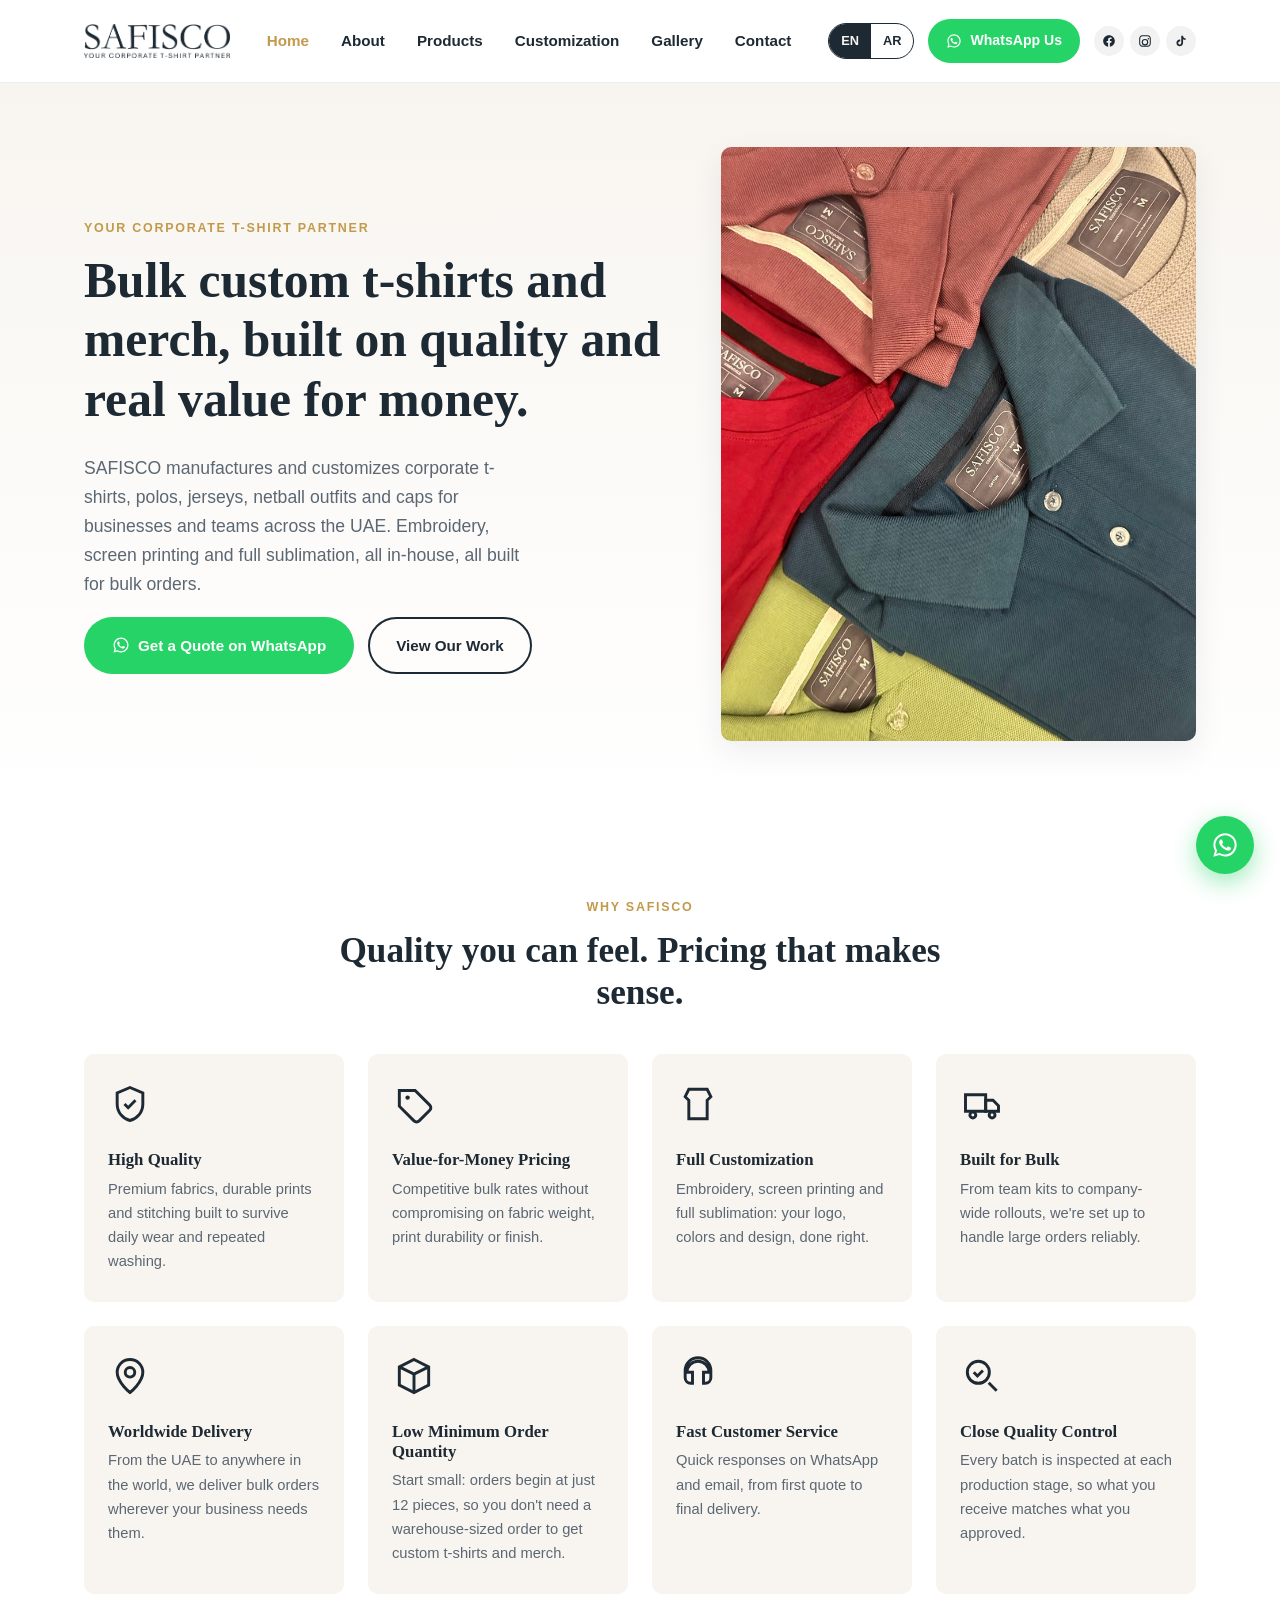
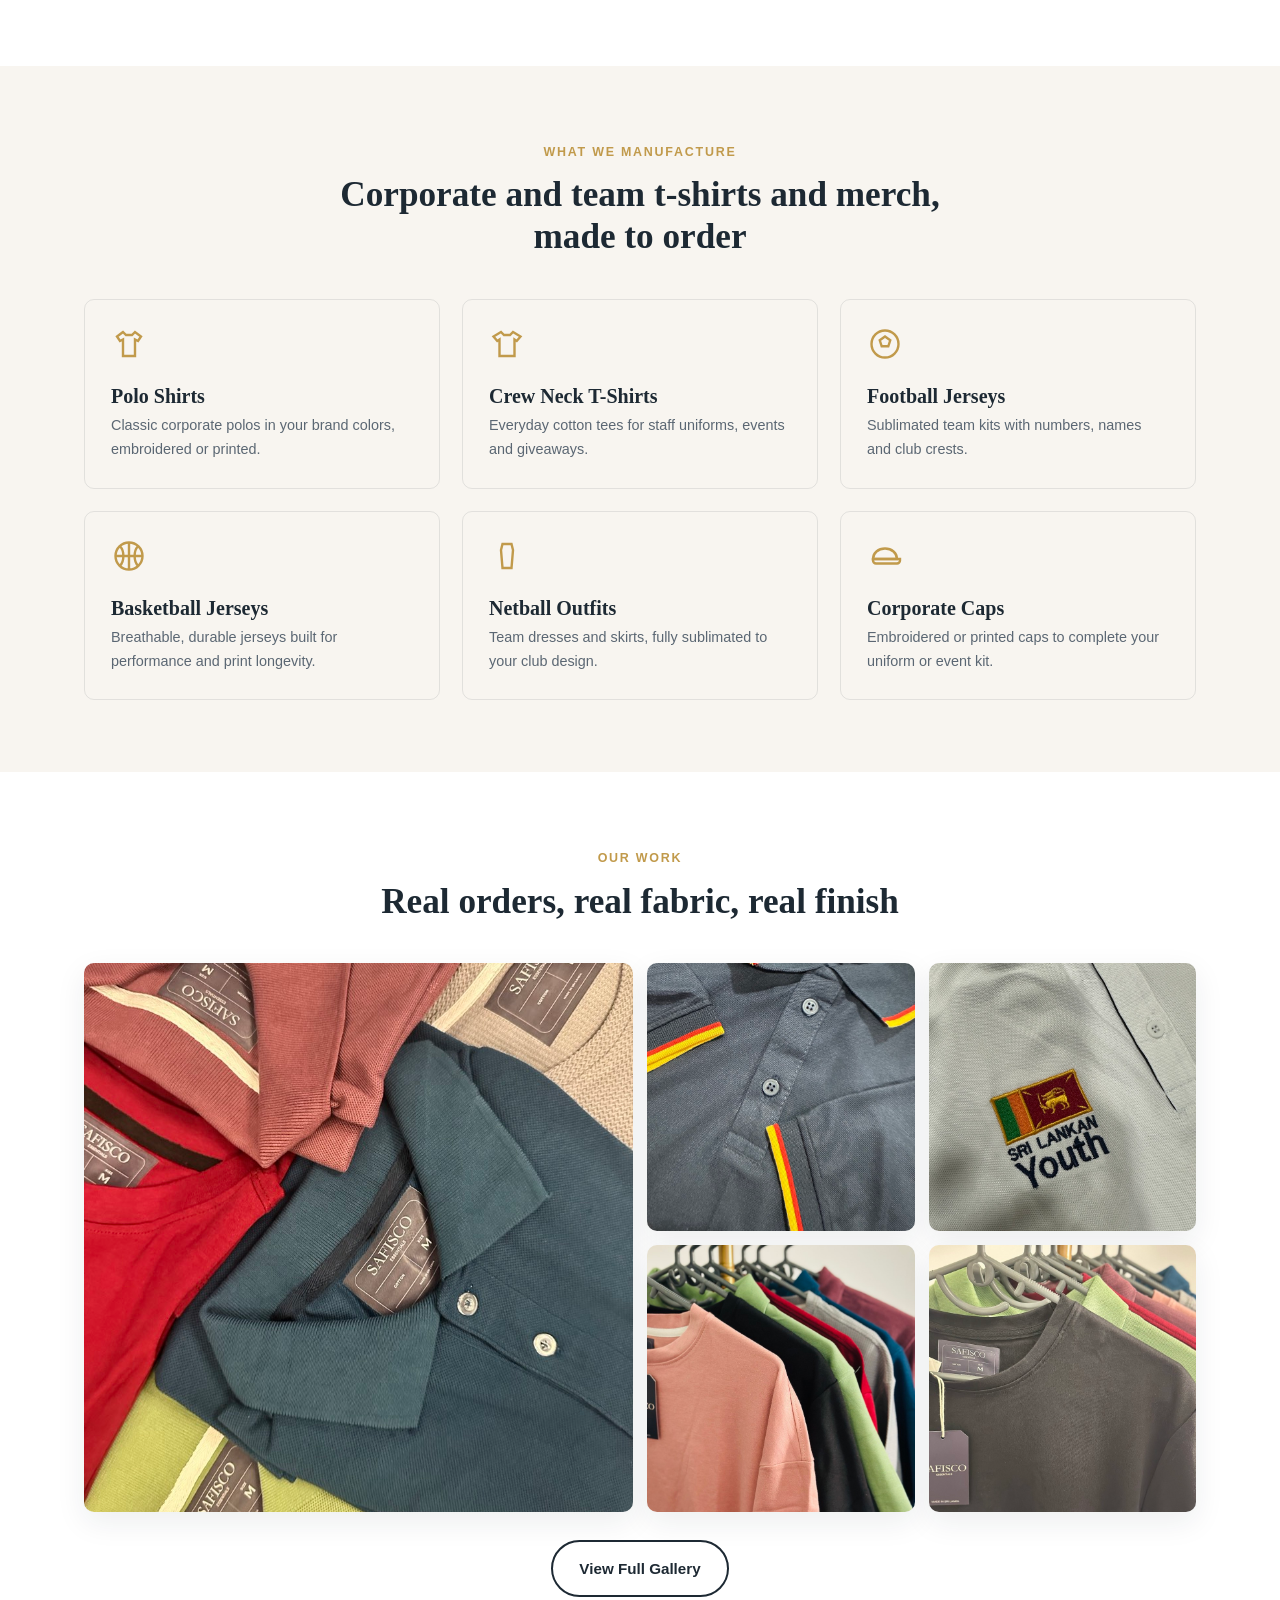
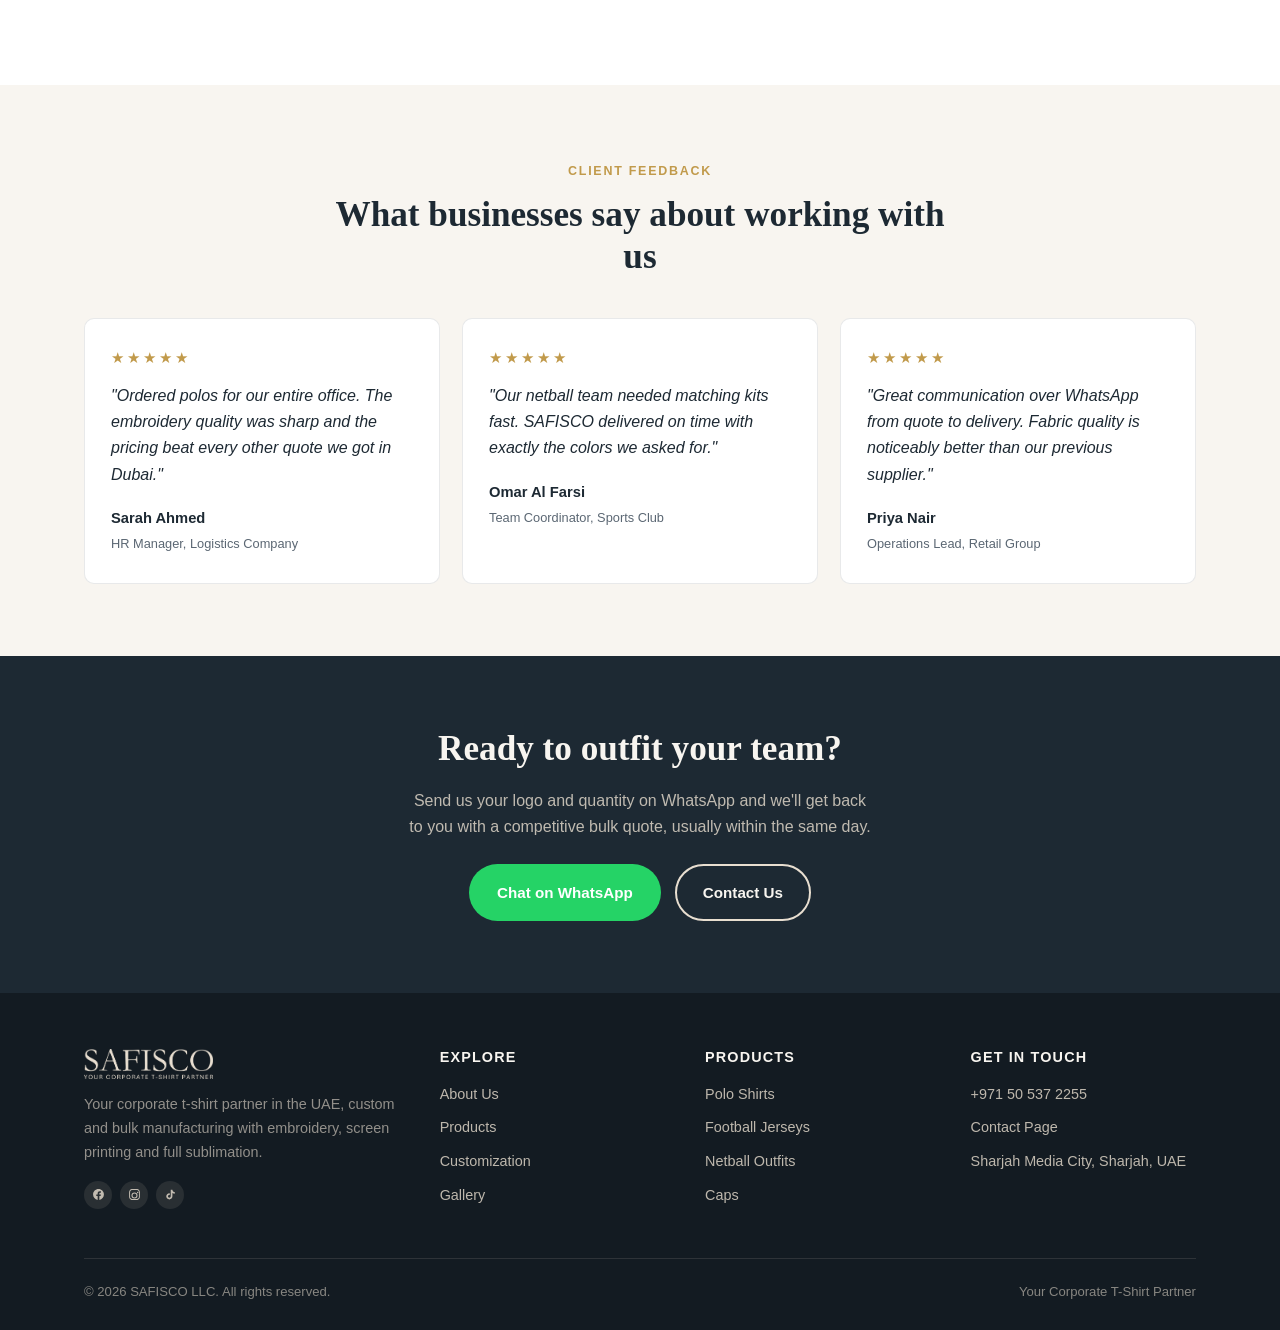
==== commit 7d1a4c39: "Fix broken WhatsApp header link and lay out social icons horizontally The previous edit accidentally" ====
--- a/index.html
+++ b/index.html
@@ -54,7 +54,9 @@
       </div>
       <a class="header-whatsapp" href="https://wa.me/971505372255?text=Hi%20SAFISCO%2C%20I%27d%20like%20a%20quote%20for%20custom%20t-shirts." target="_blank" rel="noopener">
         <svg viewBox="0 0 24 24" fill="currentColor"><path d="M12.04 2c-5.5 0-9.96 4.46-9.96 9.96 0 1.76.46 3.48 1.34 5L2 22l5.2-1.36a9.9 9.9 0 0 0 4.84 1.23h.01c5.5 0 9.96-4.46 9.96-9.96S17.54 2 12.04 2zm0 18.2h-.01a8.2 8.2 0 0 1-4.19-1.15l-.3-.18-3.09.81.82-3-.2-.31a8.24 8.24 0 1 1 6.97 3.83zm4.52-6.16c-.25-.12-1.47-.72-1.7-.81-.23-.08-.4-.12-.56.13-.17.25-.65.81-.8.98-.15.17-.29.19-.54.06-.25-.12-1.05-.39-2-1.23-.74-.66-1.24-1.47-1.39-1.72-.15-.25-.02-.38.11-.51.11-.11.25-.29.37-.44.12-.15.16-.25.25-.42.08-.17.04-.31-.02-.44-.06-.12-.56-1.36-.77-1.86-.2-.48-.41-.42-.56-.43h-.48c-.17 0-.44.06-.67.31-.23.25-.87.85-.87 2.08s.9 2.42 1.02 2.58c.12.17 1.77 2.7 4.29 3.79.6.26 1.07.41 1.44.53.6.19 1.15.16 1.59.1.48-.07 1.47-.6 1.68-1.18.21-.58.21-1.08.15-1.18-.06-.1-.23-.16-.48-.28z"/></svg>
-              <div class="header-social">
+        <span>WhatsApp Us</span>
+      </a>
+      <div class="header-social">
         <a href="https://www.facebook.com/safisco.corporate" target="_blank" rel="noopener" aria-label="SAFISCO on Facebook"><svg viewBox="0 0 24 24" fill="currentColor"><path d="M22 12.06C22 6.5 17.52 2 12 2S2 6.5 2 12.06c0 5.02 3.66 9.18 8.44 9.94v-7.03H7.9v-2.91h2.54V9.85c0-2.51 1.49-3.9 3.77-3.9 1.09 0 2.24.2 2.24.2v2.46h-1.26c-1.24 0-1.63.77-1.63 1.56v1.87h2.78l-.45 2.91h-2.33V22c4.78-.76 8.44-4.92 8.44-9.94z"/></svg></a>
         <a href="https://www.instagram.com/safisco.corporate" target="_blank" rel="noopener" aria-label="SAFISCO on Instagram"><svg viewBox="0 0 24 24" fill="currentColor"><path d="M12 2c2.717 0 3.056.01 4.122.06 1.065.05 1.79.217 2.428.465.66.254 1.216.598 1.772 1.153a4.908 4.908 0 0 1 1.153 1.772c.247.637.415 1.363.465 2.428.05 1.066.06 1.405.06 4.122 0 2.717-.01 3.056-.06 4.122-.05 1.065-.218 1.79-.465 2.428a4.883 4.883 0 0 1-1.153 1.772 4.915 4.915 0 0 1-1.772 1.153c-.637.247-1.363.415-2.428.465-1.066.05-1.405.06-4.122.06-2.717 0-3.056-.01-4.122-.06-1.065-.05-1.79-.218-2.428-.465a4.89 4.89 0 0 1-1.772-1.153 4.904 4.904 0 0 1-1.153-1.772c-.248-.637-.415-1.363-.465-2.428C2.01 15.056 2 14.717 2 12c0-2.717.01-3.056.06-4.122.05-1.066.217-1.79.465-2.428a4.88 4.88 0 0 1 1.153-1.772A4.897 4.897 0 0 1 5.45 2.525c.638-.248 1.362-.415 2.428-.465C8.944 2.01 9.283 2 12 2zm0 1.802c-2.67 0-2.987.01-4.04.059-.976.045-1.505.207-1.858.344-.466.181-.8.398-1.15.748-.35.35-.566.683-.747 1.15-.137.352-.3.882-.344 1.857-.048 1.053-.058 1.37-.058 4.04 0 2.67.01 2.987.058 4.04.045.976.207 1.505.344 1.858.181.466.398.8.748 1.15.35.35.683.566 1.15.747.352.137.882.3 1.857.344 1.053.048 1.37.058 4.04.058 2.67 0 2.987-.01 4.04-.058.976-.045 1.505-.207 1.858-.344.466-.181.8-.398 1.15-.748.35-.35.566-.683.747-1.15.137-.352.3-.882.344-1.857.048-1.053.058-1.37.058-4.04 0-2.67-.01-2.987-.058-4.04-.045-.976-.207-1.505-.344-1.858a3.09 3.09 0 0 0-.748-1.15 3.09 3.09 0 0 0-1.15-.747c-.352-.137-.882-.3-1.857-.344-1.053-.048-1.37-.058-4.04-.058zm0 4.595a5.603 5.603 0 1 1 0 11.206 5.603 5.603 0 0 1 0-11.206zm0 9.24a3.638 3.638 0 1 0 0-7.276 3.638 3.638 0 0 0 0 7.276zm7.135-9.463a1.31 1.31 0 1 1-2.618 0 1.31 1.31 0 0 1 2.618 0z"/></svg></a>
         <a href="https://www.tiktok.com/@safisco.corporate" target="_blank" rel="noopener" aria-label="SAFISCO on TikTok"><svg viewBox="0 0 24 24" fill="currentColor"><path d="M16.6 5.82s.51.5 0 0A4.278 4.278 0 0 1 15.54 3h-3.09v12.4a2.592 2.592 0 0 1-2.59 2.5c-1.42 0-2.6-1.16-2.6-2.6 0-1.72 1.66-3.01 3.37-2.48V9.66c-3.45-.46-6.47 2.22-6.47 5.64 0 3.33 2.76 5.7 5.69 5.7 3.14 0 5.69-2.55 5.69-5.7V9.01a7.35 7.35 0 0 0 4.3 1.38V7.3s-1.88.09-3.24-1.48z"/></svg></a>
